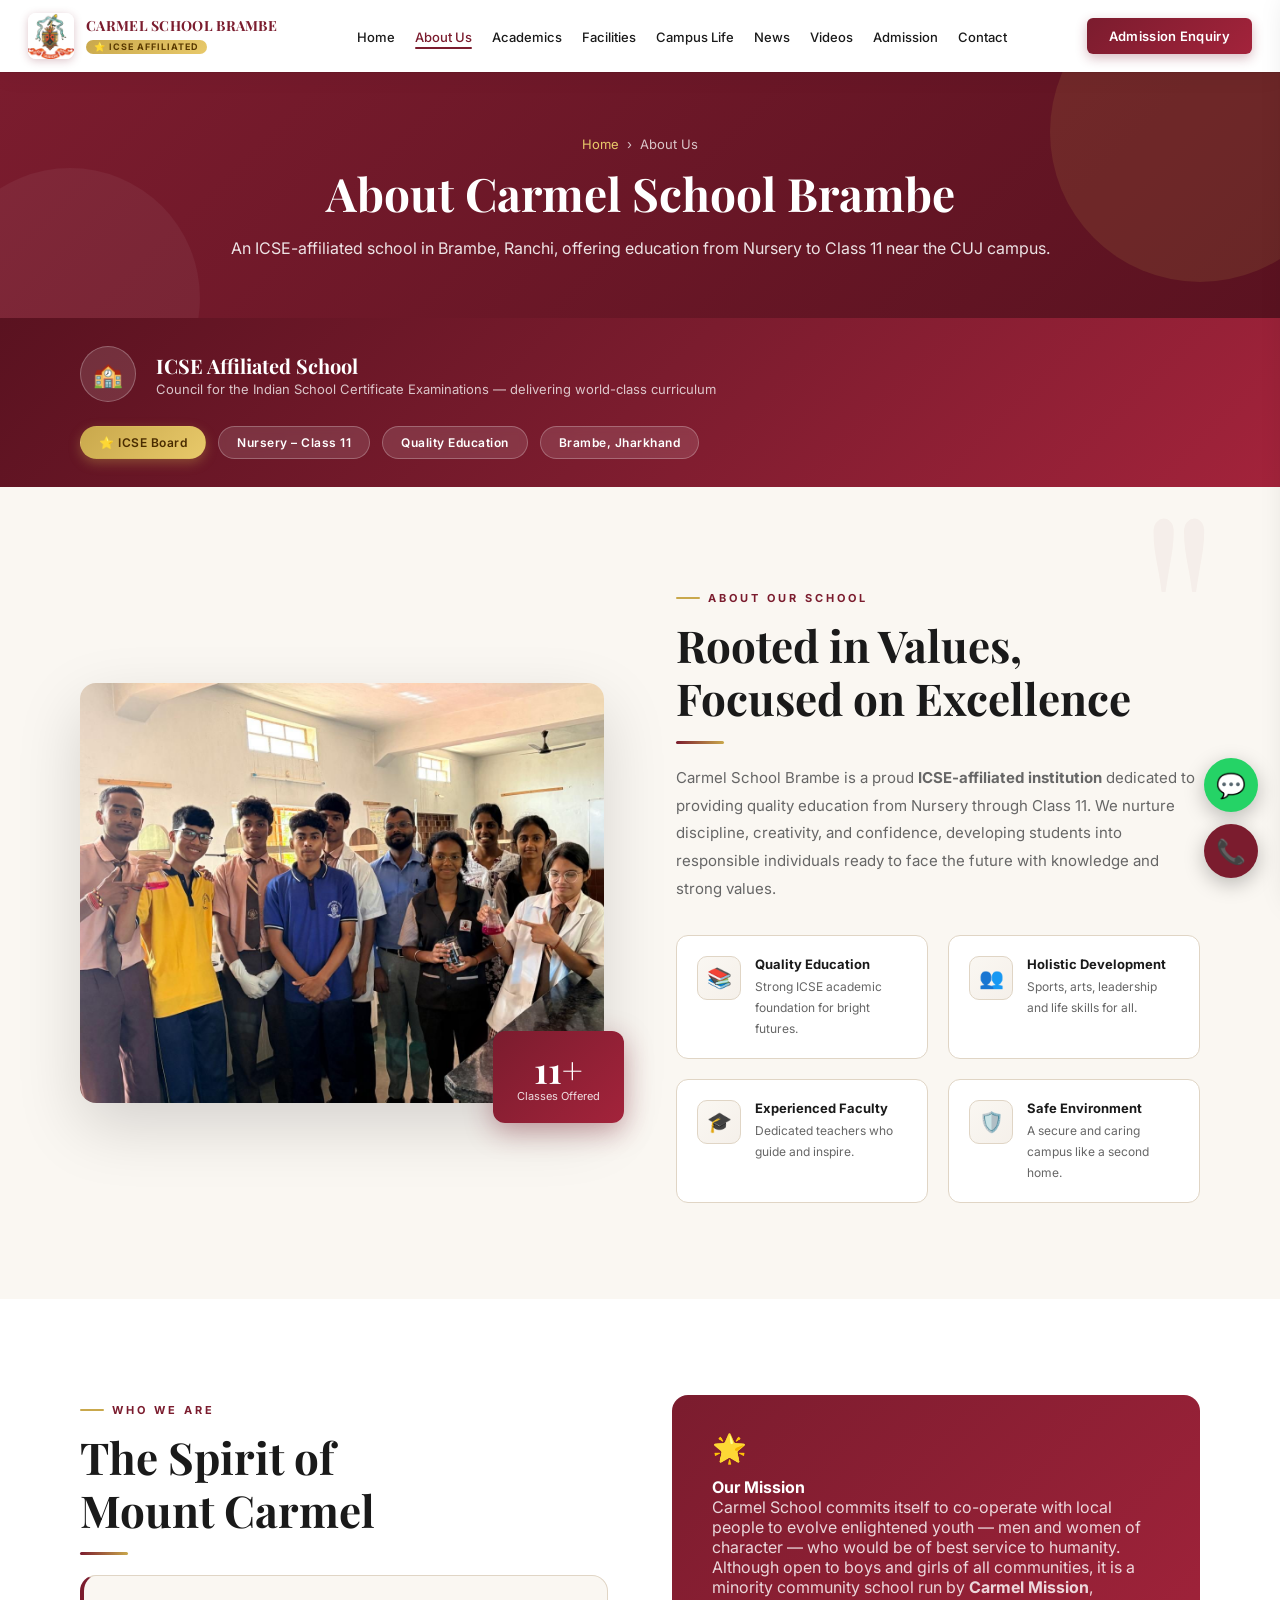
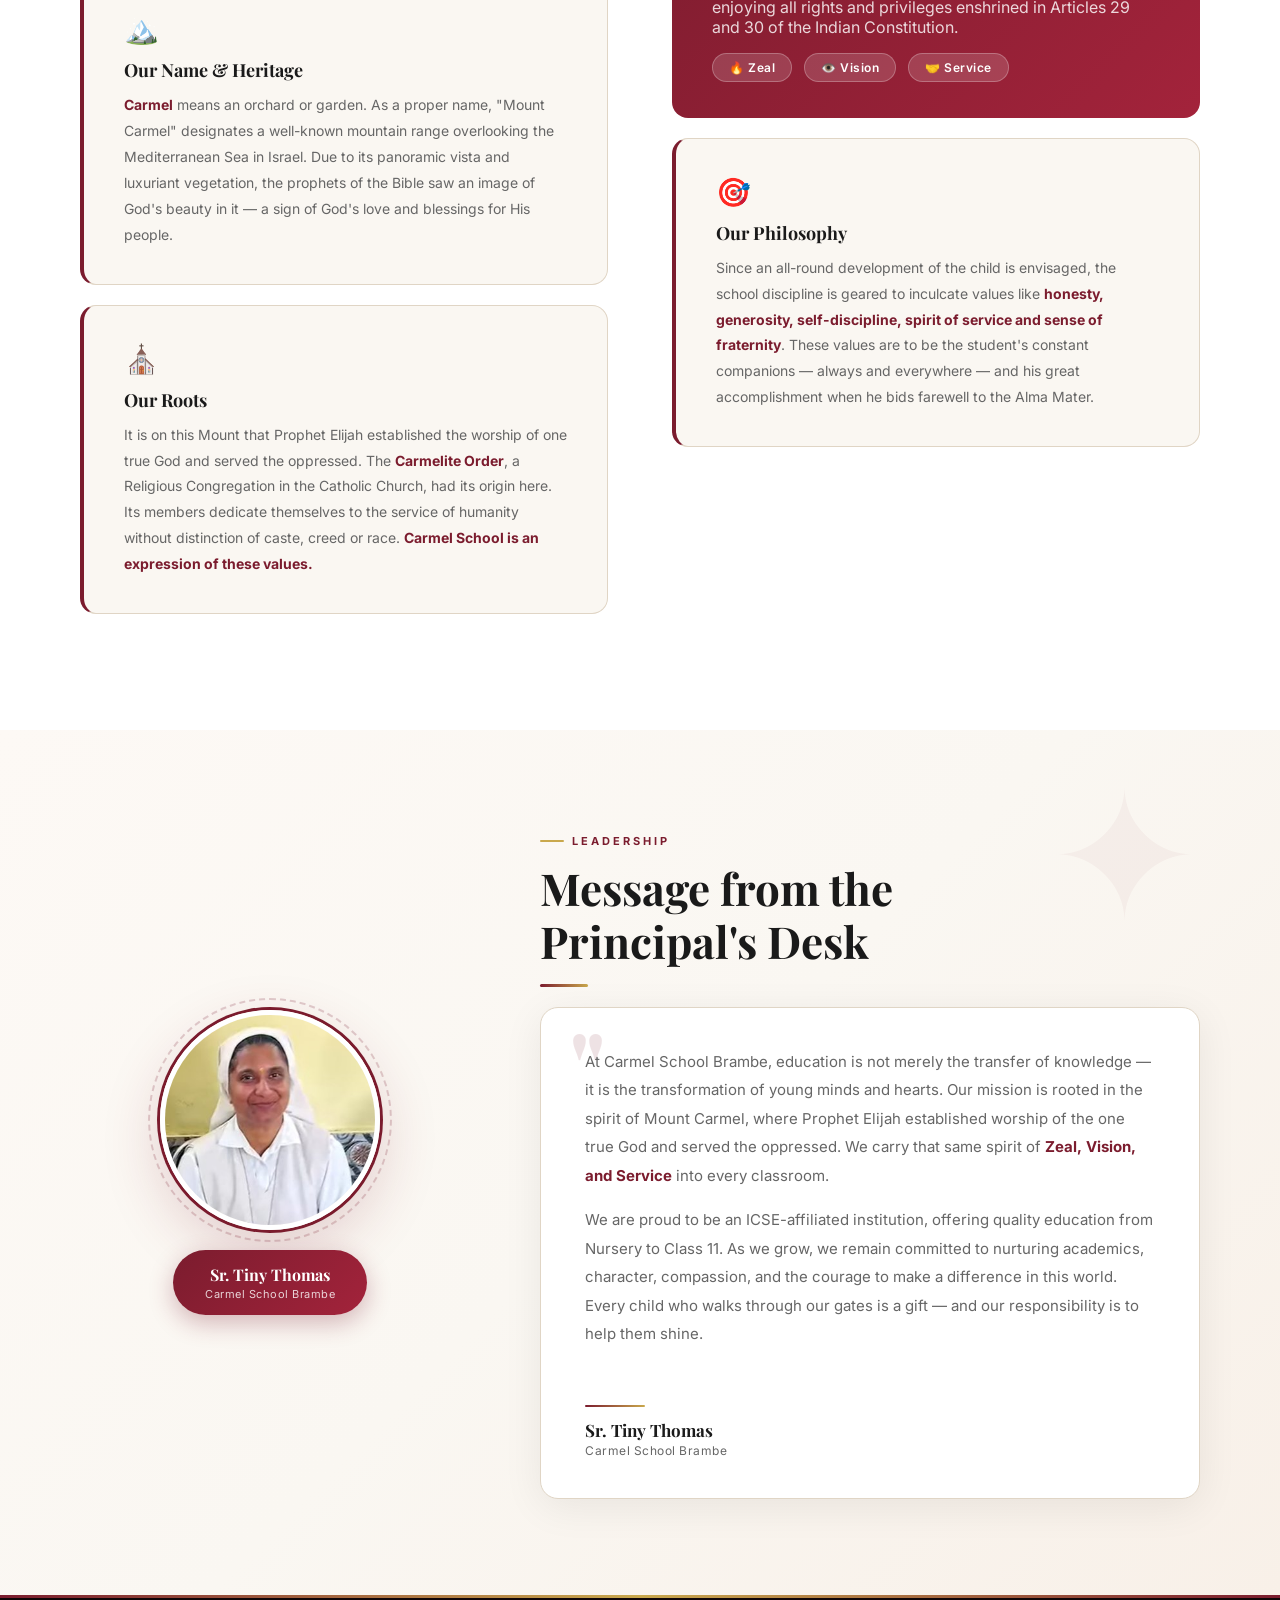
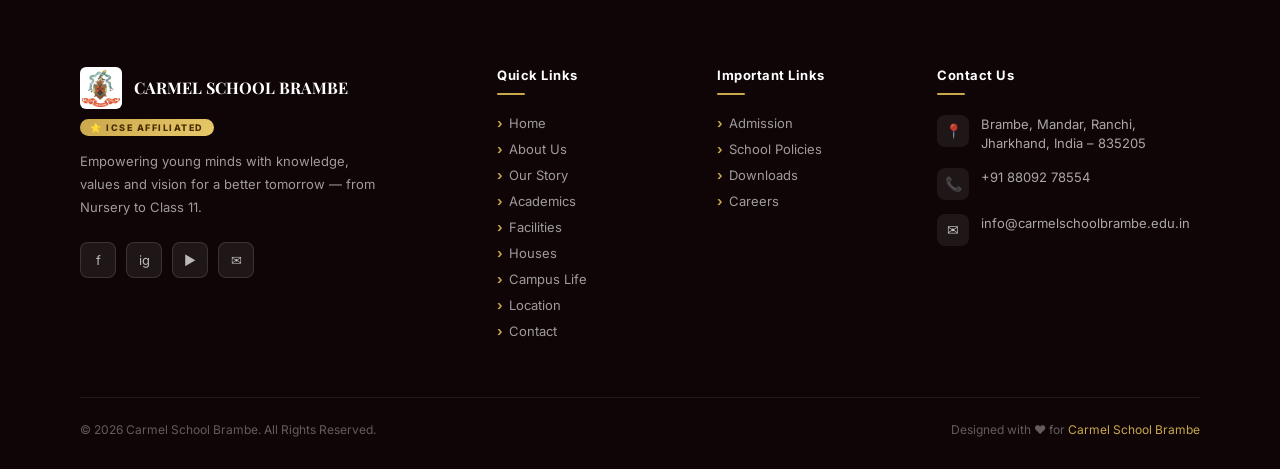
==== about.html @ f2323db4 "Add files via upload" ====
<!DOCTYPE html>
<html lang="en">
<head>
  <meta charset="UTF-8" />
  <meta name="viewport" content="width=device-width, initial-scale=1.0" />
  <meta name="robots" content="index, follow" />
  <title>About Us – Carmel School Brambe | ICSE School in Ranchi, Jharkhand</title>
  <meta name="description" content="Learn about Carmel School Brambe, an ICSE school near the CUJ campus in Ranchi, Jharkhand: our story, values, academics from Nursery to Class 11, and a message from the Principal." />
  <link rel="canonical" href="https://pankajbhagat-bloom.github.io/Carmel-School-Brambe-website/about.html" />
  <link rel="icon" type="image/png" sizes="32x32" href="images/favicon-32.png" />
  <link rel="icon" type="image/png" sizes="48x48" href="images/favicon-48.png" />
  <link rel="icon" type="image/png" sizes="192x192" href="images/favicon-192.png" />
  <link rel="apple-touch-icon" href="images/favicon.png" />
  <meta property="og:type" content="website" />
  <meta property="og:title" content="About Us – Carmel School Brambe | ICSE School in Ranchi, Jharkhand" />
  <meta property="og:description" content="Learn about Carmel School Brambe, an ICSE school near the CUJ campus in Ranchi, Jharkhand: our story, values, academics from Nursery to Class 11, and a message from the Principal." />
  <meta property="og:url" content="https://pankajbhagat-bloom.github.io/Carmel-School-Brambe-website/about.html" />
  <meta property="og:image" content="https://pankajbhagat-bloom.github.io/Carmel-School-Brambe-website/images/nature-camp-group.jpg" />
  <meta property="og:locale" content="en_IN" />
  <meta name="twitter:card" content="summary_large_image" />
  <link rel="preconnect" href="https://fonts.googleapis.com" />
  <link rel="preconnect" href="https://fonts.gstatic.com" crossorigin />
  <link href="https://fonts.googleapis.com/css2?family=Playfair+Display:ital,wght@0,400;0,600;0,700;1,400&family=Inter:wght@300;400;500;600;700&display=swap" rel="stylesheet" />
  <link rel="stylesheet" href="style.css" />
  <script type="application/ld+json">
  {
    "@context": "https://schema.org",
    "@type": "BreadcrumbList",
    "itemListElement": [
      {"@type": "ListItem", "position": 1, "name": "Home", "item": "https://pankajbhagat-bloom.github.io/Carmel-School-Brambe-website/"},
      {"@type": "ListItem", "position": 2, "name": "About Us", "item": "https://pankajbhagat-bloom.github.io/Carmel-School-Brambe-website/about.html"}
    ]
  }
  </script>
</head>
<body>

<a class="skip-link" href="#main-content" style="position:absolute;left:-9999px;top:0;background:#7B1C2E;color:#fff;padding:10px 18px;z-index:9999;">Skip to main content</a>

<header>
<nav>
  <a class="nav-logo" href="index.html" aria-label="Carmel School Brambe home">
    <div class="nav-logo-icon"><img src="images/img2.jpeg" width="400" height="400" alt="Carmel School Brambe official logo" /></div>
    <div class="nav-logo-text">
      <div class="school-name">CARMEL SCHOOL BRAMBE</div>
      <div class="icse-pill-nav">⭐ ICSE Affiliated</div>
    </div>
  </a>
  <ul class="nav-links">
    <li><a href="index.html">Home</a></li>
    <li><a href="about.html" class="active" aria-current="page">About Us</a></li>
    <li><a href="index.html#academics">Academics</a></li>
    <li><a href="index.html#facilities">Facilities</a></li>
    <li><a href="index.html#gallery">Campus Life</a></li>
    <li><a href="index.html#news">News</a></li>
    <li><a href="index.html#videos">Videos</a></li>
    <li><a href="admission.html">Admission</a></li>
    <li><a href="contact.html">Contact</a></li>
  </ul>
  <a href="admission.html" class="btn-enquiry">Admission Enquiry</a>
  <button class="nav-hamburger" id="navHamburger" aria-label="Open menu" aria-expanded="false">
    <span></span><span></span><span></span>
  </button>
</nav>
<div class="mobile-menu-overlay" id="mobileMenuOverlay"></div>
<ul class="mobile-menu" id="mobileMenu">
  <li><a href="index.html">Home</a></li>
  <li><a href="about.html" class="active">About Us</a></li>
  <li><a href="index.html#academics">Academics</a></li>
  <li><a href="index.html#facilities">Facilities</a></li>
  <li><a href="index.html#gallery">Campus Life</a></li>
  <li><a href="index.html#news">News</a></li>
  <li><a href="index.html#videos">Videos</a></li>
  <li><a href="admission.html">Admission</a></li>
  <li><a href="contact.html">Contact</a></li>
</ul>
</header>

<main id="main-content">
<section class="page-hero">
  <div class="page-hero-inner">
    <div class="breadcrumb" role="navigation" aria-label="Breadcrumb"><a href="index.html">Home</a> &nbsp;›&nbsp; About Us</div>
    <h1>About Carmel School Brambe</h1>
    <p>An ICSE-affiliated school in Brambe, Ranchi, offering education from Nursery to Class 11 near the CUJ campus.</p>
  </div>
</section>
<!-- ICSE BANNER -->
<div class="icse-banner">
  <div class="icse-banner-left">
    <div class="icse-icon">🏫</div>
    <div>
      <h3>ICSE Affiliated School</h3>
      <p>Council for the Indian School Certificate Examinations — delivering world-class curriculum</p>
    </div>
  </div>
  <div class="icse-badges">
    <div class="icse-badge gold">⭐ ICSE Board</div>
    <div class="icse-badge">Nursery – Class 11</div>
    <div class="icse-badge">Quality Education</div>
    <div class="icse-badge">Brambe, Jharkhand</div>
  </div>
</div>

<!-- ABOUT -->
<section class="about reveal" id="about">
  <div class="about-inner">
    <div class="about-image-wrap">
      <div class="about-image">
        <img src="images/chemistry-lab-students.jpg" width="1280" height="960" loading="lazy" alt="Carmel School Brambe students and teacher during a chemistry lab session in Ranchi" />
      </div>
      <div class="about-image-badge">
        <div class="num">11+</div>
        <div class="lbl">Classes Offered</div>
      </div>
    </div>
    <div class="about-text">
      <div class="section-label">About Our School</div>
      <h2 class="section-title">Rooted in Values,<br>Focused on Excellence</h2>
      <div class="title-underline"></div>
      <p>Carmel School Brambe is a proud <strong>ICSE-affiliated institution</strong> dedicated to providing quality education from Nursery through Class 11. We nurture discipline, creativity, and confidence, developing students into responsible individuals ready to face the future with knowledge and strong values.</p>
      <div class="about-features">
        <div class="feature-item">
          <div class="feature-icon">📚</div>
          <div>
            <strong>Quality Education</strong>
            <span>Strong ICSE academic foundation for bright futures.</span>
          </div>
        </div>
        <div class="feature-item">
          <div class="feature-icon">👥</div>
          <div>
            <strong>Holistic Development</strong>
            <span>Sports, arts, leadership and life skills for all.</span>
          </div>
        </div>
        <div class="feature-item">
          <div class="feature-icon">🎓</div>
          <div>
            <strong>Experienced Faculty</strong>
            <span>Dedicated teachers who guide and inspire.</span>
          </div>
        </div>
        <div class="feature-item">
          <div class="feature-icon">🛡️</div>
          <div>
            <strong>Safe Environment</strong>
            <span>A secure and caring campus like a second home.</span>
          </div>
        </div>
      </div>
    </div>
  </div>
</section>

<!-- SCHOOL INFO SECTION -->
<section class="school-info reveal" id="school-info">
  <div class="school-info-inner">
    <div class="info-left">
      <div class="section-label">Who We Are</div>
      <h2 class="section-title">The Spirit of<br>Mount Carmel</h2>
      <div class="title-underline"></div>
      <div class="info-card">
        <div class="info-card-icon">🏔️</div>
        <h4>Our Name & Heritage</h4>
        <p><strong>Carmel</strong> means an orchard or garden. As a proper name, "Mount Carmel" designates a well-known mountain range overlooking the Mediterranean Sea in Israel. Due to its panoramic vista and luxuriant vegetation, the prophets of the Bible saw an image of God's beauty in it — a sign of God's love and blessings for His people.</p>
      </div>
      <div class="info-card">
        <div class="info-card-icon">⛪</div>
        <h4>Our Roots</h4>
        <p>It is on this Mount that Prophet Elijah established the worship of one true God and served the oppressed. The <strong>Carmelite Order</strong>, a Religious Congregation in the Catholic Church, had its origin here. Its members dedicate themselves to the service of humanity without distinction of caste, creed or race. <strong>Carmel School is an expression of these values.</strong></p>
      </div>
    </div>
    <div class="info-right">
      <div class="info-highlight">
        <div class="info-card-icon">🌟</div>
        <h4>Our Mission</h4>
        <p>Carmel School commits itself to co-operate with local people to evolve enlightened youth — men and women of character — who would be of best service to humanity. Although open to boys and girls of all communities, it is a minority community school run by <strong>Carmel Mission</strong>, enjoying all rights and privileges enshrined in Articles 29 and 30 of the Indian Constitution.</p>
        <div class="info-values">
          <div class="val-chip">🔥 Zeal</div>
          <div class="val-chip">👁️ Vision</div>
          <div class="val-chip">🤝 Service</div>
        </div>
      </div>
      <div class="info-card">
        <div class="info-card-icon">🎯</div>
        <h4>Our Philosophy</h4>
        <p>Since an all-round development of the child is envisaged, the school discipline is geared to inculcate values like <strong>honesty, generosity, self-discipline, spirit of service and sense of fraternity</strong>. These values are to be the student's constant companions — always and everywhere — and his great accomplishment when he bids farewell to the Alma Mater.</p>
      </div>
    </div>
  </div>
</section>

<!-- PRINCIPAL SECTION -->
<section class="principal-section reveal" id="principal">
  <div class="principal-inner">
    <div class="principal-image-col">
      <div class="principal-photo-wrap">
        <div class="principal-photo-ring"></div>
        <div class="principal-photo">
          <img src="images/img4.png" width="326" height="446" loading="lazy" alt="Sr. Tiny Thomas, Principal of Carmel School Brambe" />
        </div>
        <div class="principal-name-card">
          <div class="pname">Sr. Tiny Thomas</div>
          <div class="prole">Carmel School Brambe</div>
        </div>
      </div>
      </div>
    <div class="principal-message-col">
      <div class="section-label">Leadership</div>
      <h2 class="section-title">Message from the<br>Principal's Desk</h2>
      <div class="title-underline"></div>
      <div class="message-card">
        <div class="quote-mark">"</div>
        <p class="message-text">
          At Carmel School Brambe, education is not merely the transfer of knowledge — it is the transformation of young minds and hearts. Our mission is rooted in the spirit of Mount Carmel, where Prophet Elijah established worship of the one true God and served the oppressed. We carry that same spirit of <strong>Zeal, Vision, and Service</strong> into every classroom.
        </p>
        <p class="message-text" style="margin-top:16px;">
          We are proud to be an ICSE-affiliated institution, offering quality education from Nursery to Class 11. As we grow, we remain committed to nurturing academics, character, compassion, and the courage to make a difference in this world. Every child who walks through our gates is a gift — and our responsibility is to help them shine.
        </p>
        <div class="message-sig">
          <div class="sig-line"></div>
          <div class="sig-name">Sr. Tiny Thomas</div>
          <div class="sig-school">Carmel School Brambe</div>
        </div>
      </div>
    </div>
  </div>
</section>


</main>

<!-- FOOTER -->
<footer id="site-footer">
  <div class="footer-grid">
    <div class="footer-brand">
      <div class="logo-row">
        <img src="images/img2.jpeg" width="400" height="400" loading="lazy" alt="Carmel School Brambe logo" />
        <div class="school-name">CARMEL SCHOOL BRAMBE</div>
      </div>
      <div class="icse-tag">⭐ ICSE AFFILIATED</div>
      <p>Empowering young minds with knowledge, values and vision for a better tomorrow — from Nursery to Class 11.</p>
      <div class="social-links">
        <a class="social-link" href="https://www.facebook.com/carmelschoolbrambe" target="_blank" title="Facebook">f</a>
        <a class="social-link" href="#" title="Instagram">ig</a>
        <a class="social-link" href="https://youtube.com/@carmelschoolbrambe8666" target="_blank" title="YouTube">▶</a>
        <a class="social-link" href="mailto:info@carmelschoolbrambe.edu.in" title="Email">✉</a>
      </div>
    </div>
    <div class="footer-col">
      <h4>Quick Links</h4>
      <ul>
        <li><a href="index.html">Home</a></li>
        <li><a href="about.html">About Us</a></li>
    <li><a href="index.html#school-info">Our Story</a></li>
        <li><a href="index.html#academics">Academics</a></li>
        <li><a href="index.html#facilities">Facilities</a></li>
    <li><a href="index.html#houses">Houses</a></li>
    <li><a href="index.html#gallery">Campus Life</a></li>
        <li><a href="contact.html#location">Location</a></li>
        <li><a href="contact.html">Contact</a></li>
      </ul>
    </div>
    <div class="footer-col">
      <h4>Important Links</h4>
      <ul>
        <li><a href="admission.html">Admission</a></li>
        <li><a href="#">School Policies</a></li>
        <li><a href="#">Downloads</a></li>
        <li><a href="#">Careers</a></li>
      </ul>
    </div>
    <div class="footer-col">
      <h4>Contact Us</h4>
      <div class="contact-item">
        <div class="contact-icon">📍</div>
        <p>Brambe, Mandar, Ranchi,<br>Jharkhand, India – 835205</p>
      </div>
      <div class="contact-item">
        <div class="contact-icon">📞</div>
        <p><a href="tel:+918809278554" style="color:inherit;text-decoration:none;">+91 88092 78554</a></p>
      </div>
      <div class="contact-item">
        <div class="contact-icon">✉</div>
        <p>info@carmelschoolbrambe.edu.in</p>
      </div>
    </div>
  </div>
  <div class="footer-bottom">
    <span>© 2026 Carmel School Brambe. All Rights Reserved.</span>
    <span>Designed with ♥ for <a href="index.html">Carmel School Brambe</a></span>
  </div>
</footer>


<!-- FLOATING CONTACT BUTTONS -->
<div class="floating-contact">
  <a class="float-btn whatsapp" href="https://wa.me/918809278554" target="_blank" rel="noopener" title="Chat on WhatsApp" aria-label="Chat on WhatsApp">💬</a>
  <a class="float-btn call" href="tel:+918809278554" title="Call the school" aria-label="Call the school">📞</a>
</div>


<script src="script.js" defer></script>
</body>
</html>
---- style.css ----
*, *::before, *::after { box-sizing: border-box; margin: 0; padding: 0; }
    :root {
      --maroon: #7B1C2E;
      --maroon-dark: #5a1220;
      --maroon-light: #a3233b;
      --gold: #C9A84C;
      --gold-light: #e8c96a;
      --cream: #faf7f2;
      --light-bg: #f5f0ea;
      --text: #1a1a1a;
      --text-light: #666;
      --white: #ffffff;
      --border: #e0d5c5;
    }
    html { scroll-behavior: smooth; }
    body { font-family: 'Inter', sans-serif; color: var(--text); background: var(--white); overflow-x: hidden; }

    /* ── NAVBAR ── */
    nav {
      position: sticky; top: 0; z-index: 1000;
      display: flex; align-items: center; justify-content: space-between;
      padding: 0 56px; height: 72px;
      background: rgba(255,255,255,0.97);
      backdrop-filter: blur(12px);
      box-shadow: 0 1px 0 rgba(0,0,0,0.08), 0 4px 24px rgba(0,0,0,0.05);
    }
    .nav-logo { display: flex; align-items: center; gap: 12px; text-decoration: none; }
    .nav-logo-icon {
      width: 46px; height: 46px; border-radius: 8px; overflow: hidden;
      display: flex; align-items: center; justify-content: center;
      box-shadow: 0 2px 8px rgba(123,28,46,0.25);
    }
    .nav-logo-icon img { width: 100%; height: 100%; object-fit: contain; }
    .nav-logo-text { line-height: 1.2; }
    .nav-logo-text .school-name { font-family: 'Playfair Display', serif; font-size: 14px; font-weight: 700; color: var(--maroon); letter-spacing: 0.3px; }
    .nav-logo-text .tagline { font-size: 10px; color: var(--text-light); }
    .icse-pill-nav {
      display: inline-flex; align-items: center; gap: 4px;
      background: linear-gradient(135deg, var(--gold), var(--gold-light));
      color: #5a3a00; font-size: 9px; font-weight: 700;
      padding: 2px 8px; border-radius: 20px; letter-spacing: 1px;
      margin-top: 3px; text-transform: uppercase;
    }
    .nav-links { display: flex; align-items: center; gap: 28px; list-style: none; }
    .nav-links a {
      text-decoration: none; font-size: 13px; font-weight: 500;
      color: var(--text); position: relative; padding-bottom: 4px; transition: color 0.2s;
    }
    .nav-links a::after {
      content:''; position:absolute; bottom:0; left:0; width:0; height:2px;
      background: var(--maroon); border-radius: 2px; transition: width 0.25s;
    }
    .nav-links a:hover::after, .nav-links a.active::after { width: 100%; }
    .nav-links a:hover, .nav-links a.active { color: var(--maroon); }
    .btn-enquiry {
      background: linear-gradient(135deg, var(--maroon), var(--maroon-light));
      color: var(--white); padding: 10px 22px; border-radius: 6px;
      text-decoration: none; font-size: 13px; font-weight: 600;
      box-shadow: 0 4px 12px rgba(123,28,46,0.3);
      transition: all 0.2s; letter-spacing: 0.3px;
    }
    .btn-enquiry:hover { transform: translateY(-1px); box-shadow: 0 6px 18px rgba(123,28,46,0.4); }

    /* ── HERO ── */
    .hero {
      position: relative; min-height: 92vh;
      display: flex; align-items: center;
      background: url('images/img1.jpeg') center 60% / cover no-repeat;
      overflow: hidden;
    }
    .hero-overlay {
      position: absolute; inset: 0;
      background: linear-gradient(105deg, rgba(10,5,5,0.72) 0%, rgba(90,18,32,0.45) 55%, rgba(0,0,0,0.15) 100%);
    }
    .hero-content { position: relative; z-index: 2; padding: 0 80px; max-width: 680px; }
    .hero-badge {
      display: inline-flex; align-items: center; gap-8px:;
      background: linear-gradient(135deg, var(--gold), var(--gold-light));
      color: #4a2c00; font-size: 11px; font-weight: 700;
      padding: 6px 16px; border-radius: 30px; letter-spacing: 2px;
      text-transform: uppercase; margin-bottom: 20px;
      box-shadow: 0 4px 16px rgba(201,168,76,0.4);
      animation: fadeUp 0.6s ease both;
    }
    .hero-content h1 {
      font-family: 'Playfair Display', serif;
      font-size: clamp(38px, 5.5vw, 64px); font-weight: 700;
      color: var(--white); line-height: 1.1; margin-bottom: 12px;
      animation: fadeUp 0.7s 0.1s ease both;
    }
    .hero-content h1 em { font-style: italic; color: var(--gold-light); }
    .hero-content .subtitle {
      font-size: 17px; font-weight: 400; color: rgba(255,255,255,0.85);
      margin-bottom: 16px; letter-spacing: 0.5px;
      animation: fadeUp 0.7s 0.2s ease both;
    }
    .hero-divider {
      width: 60px; height: 2px;
      background: linear-gradient(to right, var(--gold), transparent);
      margin-bottom: 20px; animation: fadeUp 0.7s 0.25s ease both;
    }
    .hero-content p {
      font-size: 15px; color: rgba(255,255,255,0.8); line-height: 1.8;
      margin-bottom: 36px; animation: fadeUp 0.7s 0.3s ease both; max-width: 520px;
    }
    .hero-btns { display: flex; gap: 14px; animation: fadeUp 0.7s 0.4s ease both; flex-wrap: wrap; }
    .btn-primary {
      background: linear-gradient(135deg, var(--maroon), var(--maroon-light));
      color: var(--white); padding: 14px 30px; border-radius: 6px;
      text-decoration: none; font-size: 14px; font-weight: 600;
      box-shadow: 0 6px 20px rgba(123,28,46,0.45); transition: all 0.2s;
    }
    .btn-primary:hover { transform: translateY(-2px); box-shadow: 0 8px 28px rgba(123,28,46,0.55); }
    .btn-outline {
      border: 1.5px solid rgba(255,255,255,0.7); color: var(--white);
      padding: 13px 28px; border-radius: 6px; text-decoration: none;
      font-size: 14px; font-weight: 500; transition: all 0.2s;
      backdrop-filter: blur(4px); background: rgba(255,255,255,0.08);
    }
    .btn-outline:hover { background: rgba(255,255,255,0.18); border-color: var(--white); }
    .hero-scroll-hint {
      position: absolute; bottom: 36px; left: 50%; transform: translateX(-50%);
      z-index: 2; display: flex; flex-direction: column; align-items: center; gap: 6px;
      color: rgba(255,255,255,0.5); font-size: 11px; letter-spacing: 2px; text-transform: uppercase;
      animation: bounce 2s infinite;
    }
    .hero-scroll-hint span { font-size: 18px; }
    .hero-wave {
      position: absolute; bottom: -2px; left: 0; width: 100%; z-index: 2;
    }
    @keyframes fadeUp { from { opacity:0; transform: translateY(28px); } to { opacity:1; transform: none; } }
    @keyframes bounce { 0%,100% { transform: translateX(-50%) translateY(0); } 50% { transform: translateX(-50%) translateY(-6px); } }

    /* ── ICSE BANNER ── */
    .icse-banner {
      background: linear-gradient(135deg, var(--maroon-dark) 0%, var(--maroon) 50%, var(--maroon-light) 100%);
      padding: 28px 80px;
      display: flex; align-items: center; justify-content: space-between; gap: 24px;
      flex-wrap: wrap;
    }
    .icse-banner-left { display: flex; align-items: center; gap: 20px; }
    .icse-icon {
      width: 56px; height: 56px; background: rgba(255,255,255,0.12);
      border-radius: 50%; display: flex; align-items: center; justify-content: center;
      font-size: 24px; border: 1.5px solid rgba(255,255,255,0.25);
    }
    .icse-banner h3 { font-family: 'Playfair Display', serif; font-size: 20px; color: var(--white); margin-bottom: 2px; }
    .icse-banner p { font-size: 13px; color: rgba(255,255,255,0.75); }
    .icse-badges { display: flex; gap: 12px; flex-wrap: wrap; }
    .icse-badge {
      background: rgba(255,255,255,0.12); border: 1px solid rgba(255,255,255,0.25);
      color: var(--white); font-size: 12px; font-weight: 600;
      padding: 8px 18px; border-radius: 30px; letter-spacing: 0.5px;
      backdrop-filter: blur(4px);
    }
    .icse-badge.gold {
      background: linear-gradient(135deg, var(--gold), var(--gold-light));
      color: #4a2c00; border-color: transparent;
      box-shadow: 0 4px 12px rgba(201,168,76,0.35);
    }

    /* ── SECTIONS SHARED ── */
    section { padding: 96px 80px; }
    .section-label {
      display: inline-flex; align-items: center; gap: 8px;
      font-size: 11px; font-weight: 700; letter-spacing: 3px;
      text-transform: uppercase; color: var(--maroon); margin-bottom: 14px;
    }
    .section-label::before {
      content:''; display:inline-block; width:24px; height:2px; background: var(--gold); border-radius: 2px;
    }
    h2.section-title {
      font-family: 'Playfair Display', serif;
      font-size: clamp(28px, 3.5vw, 44px); font-weight: 700;
      color: var(--text); line-height: 1.2; margin-bottom: 16px;
    }
    .title-underline {
      width: 48px; height: 3px; border-radius: 2px;
      background: linear-gradient(to right, var(--maroon), var(--gold));
      margin-bottom: 20px;
    }

    /* ── ABOUT ── */
    .about { background: var(--cream); position: relative; overflow: hidden; }
    .about::before {
      content: '"'; position: absolute; top: -20px; right: 60px;
      font-family: 'Playfair Display', serif; font-size: 280px; color: rgba(123,28,46,0.04);
      line-height: 1; pointer-events: none;
    }
    .about-inner { display: grid; grid-template-columns: 1fr 1fr; gap: 72px; align-items: center; position: relative; }
    .about-image-wrap { position: relative; }
    .about-image {
      border-radius: 16px; overflow: hidden; height: 420px;
      box-shadow: 0 24px 64px rgba(0,0,0,0.15);
    }
    .about-image img { width: 100%; height: 100%; object-fit: cover; }
    .about-image-badge {
      position: absolute; bottom: -20px; right: -20px;
      background: linear-gradient(135deg, var(--maroon), var(--maroon-light));
      color: var(--white); padding: 20px 24px; border-radius: 12px;
      box-shadow: 0 8px 28px rgba(123,28,46,0.4); text-align: center;
    }
    .about-image-badge .num { font-family: 'Playfair Display', serif; font-size: 36px; font-weight: 700; line-height: 1; }
    .about-image-badge .lbl { font-size: 11px; opacity: 0.85; margin-top: 2px; }
    .about-text p { font-size: 15px; color: var(--text-light); line-height: 1.85; margin-bottom: 32px; }
    .about-features { display: grid; grid-template-columns: 1fr 1fr; gap: 20px; }
    .feature-item {
      background: var(--white); padding: 20px; border-radius: 12px;
      border: 1px solid var(--border); transition: all 0.25s;
      display: flex; align-items: flex-start; gap: 14px;
    }
    .feature-item:hover { transform: translateY(-3px); box-shadow: 0 8px 24px rgba(0,0,0,0.08); border-color: var(--maroon); }
    .feature-icon {
      width: 44px; height: 44px; background: linear-gradient(135deg, var(--cream), var(--light-bg));
      border-radius: 10px; display: flex; align-items: center; justify-content: center;
      font-size: 20px; flex-shrink: 0; border: 1px solid var(--border);
    }
    .feature-item strong { font-size: 13px; font-weight: 700; color: var(--text); display: block; margin-bottom: 3px; }
    .feature-item span { font-size: 12px; color: var(--text-light); line-height: 1.5; }

    /* ── ACADEMICS ── */
    .academics { background: var(--white); text-align: center; }
    .academics-header { max-width: 600px; margin: 0 auto 56px; }
    .academics-header .title-underline { margin: 0 auto 20px; }
    .academics-grid { display: grid; grid-template-columns: repeat(5, 1fr); gap: 20px; margin-bottom: 0; }
    .academic-card {
      background: var(--cream); border-radius: 14px; padding: 32px 18px;
      text-align: center; border: 1.5px solid var(--border);
      transition: all 0.25s; position: relative; overflow: hidden;
    }
    .academic-card::before {
      content:''; position:absolute; top:0; left:0; right:0; height:3px;
      background: linear-gradient(to right, var(--maroon), var(--gold));
      opacity: 0; transition: opacity 0.25s;
    }
    .academic-card:hover { transform: translateY(-5px); box-shadow: 0 16px 40px rgba(0,0,0,0.1); border-color: var(--maroon); }
    .academic-card:hover::before { opacity: 1; }
    .academic-card.new-card { border-color: var(--maroon); background: linear-gradient(to bottom, #fff5f7, var(--cream)); }
    .academic-card.new-card::before { opacity: 1; }
    .new-ribbon {
      position: absolute; top: 14px; right: -24px;
      background: linear-gradient(135deg, var(--gold), var(--gold-light));
      color: #4a2c00; font-size: 9px; font-weight: 800;
      padding: 4px 32px; transform: rotate(45deg);
      letter-spacing: 1px; text-transform: uppercase;
      box-shadow: 0 2px 8px rgba(201,168,76,0.4);
    }
    .card-icon { font-size: 34px; margin-bottom: 14px; }
    .academic-card h3 { font-family: 'Playfair Display', serif; font-size: 16px; font-weight: 700; margin-bottom: 10px; color: var(--text); }
    .class-badge {
      display: inline-block;
      background: linear-gradient(135deg, var(--maroon), var(--maroon-light));
      color: var(--white); font-size: 10px; font-weight: 700;
      padding: 4px 14px; border-radius: 20px; margin-bottom: 12px; letter-spacing: 0.5px;
    }
    .academic-card p { font-size: 12px; color: var(--text-light); line-height: 1.65; }

    /* ── STATS ── */
    .stats-section { background: var(--maroon); padding: 0 80px; position: relative; overflow: hidden; }
    .stats-section::before {
      content:''; position:absolute; top:-80px; right:-80px;
      width:320px; height:320px; border-radius:50%;
      background: rgba(255,255,255,0.04);
    }
    .stats-inner { display: grid; grid-template-columns: repeat(4,1fr); }
    .stat-item {
      padding: 52px 24px; text-align: center;
      border-right: 1px solid rgba(255,255,255,0.1); position: relative;
    }
    .stat-item:last-child { border-right: none; }
    .stat-num {
      font-family: 'Playfair Display', serif; font-size: 52px; font-weight: 700;
      color: var(--white); line-height: 1;
      background: linear-gradient(135deg, #fff, var(--gold-light));
      -webkit-background-clip: text; -webkit-text-fill-color: transparent; background-clip: text;
    }
    .stat-label { font-size: 13px; color: rgba(255,255,255,0.65); margin-top: 8px; letter-spacing: 0.5px; }
    .stat-icon { font-size: 24px; margin-bottom: 12px; }

    /* ── CAMPUS LIFE ── */
    .campus { background: var(--cream); }
    .campus-header { text-align: center; margin-bottom: 48px; }
    .campus-header .title-underline { margin: 0 auto; }
    .gallery-grid { display: grid; grid-template-columns: repeat(5,1fr); gap: 12px; }
    .gallery-item {
      background: var(--light-bg); border-radius: 10px;
      aspect-ratio: 4/3; overflow: hidden; position: relative;
      cursor: pointer;
      transition: transform 0.25s, box-shadow 0.25s;
    }
    .gallery-item:first-child { grid-column: span 2; grid-row: span 2; aspect-ratio: auto; }
    .gallery-item:hover { transform: scale(1.02); box-shadow: 0 8px 24px rgba(0,0,0,0.12); }
    .gallery-item img { width: 100%; height: 100%; object-fit: contain; display: block; background: var(--light-bg); }

    /* ── FOOTER ── */
    footer {
      background: #0f0507;
      color: rgba(255,255,255,0.75); padding: 72px 80px 32px;
      position: relative; overflow: hidden;
    }
    footer::before {
      content:''; position:absolute; top:0; left:0; right:0; height:3px;
      background: linear-gradient(to right, var(--maroon), var(--gold), var(--maroon));
    }
    .footer-grid { display: grid; grid-template-columns: 2.2fr 1fr 1fr 1.6fr; gap: 56px; margin-bottom: 48px; }
    .footer-brand .logo-row { display: flex; align-items: center; gap: 12px; margin-bottom: 6px; }
    .footer-brand .logo-row img { width: 42px; height: 42px; object-fit: contain; border-radius: 6px; background: white; padding: 2px; }
    .footer-brand .school-name { font-family: 'Playfair Display', serif; font-size: 16px; font-weight: 700; color: var(--white); }
    .footer-brand .icse-tag {
      display: inline-block; background: linear-gradient(135deg, var(--gold), var(--gold-light));
      color: #4a2c00; font-size: 9px; font-weight: 800;
      padding: 3px 10px; border-radius: 20px; letter-spacing: 1.5px; margin-bottom: 14px;
    }
    .footer-brand p { font-size: 13px; line-height: 1.8; color: rgba(255,255,255,0.6); margin-bottom: 22px; max-width: 300px; }
    .social-links { display: flex; gap: 10px; }
    .social-link {
      width: 36px; height: 36px;
      background: rgba(255,255,255,0.07); border: 1px solid rgba(255,255,255,0.12);
      border-radius: 8px; display: flex; align-items: center; justify-content: center;
      font-size: 13px; text-decoration: none; color: rgba(255,255,255,0.7);
      transition: all 0.2s;
    }
    .social-link:hover { background: var(--maroon); border-color: var(--maroon); color: var(--white); transform: translateY(-2px); }
    .footer-col h4 { font-size: 13px; font-weight: 700; color: var(--white); margin-bottom: 20px; letter-spacing: 0.5px; position: relative; padding-bottom: 12px; }
    .footer-col h4::after { content:''; position:absolute; bottom:0; left:0; width:28px; height:2px; background: var(--gold); border-radius:2px; }
    .footer-col ul { list-style: none; }
    .footer-col ul li { margin-bottom: 10px; }
    .footer-col ul li a {
      text-decoration: none; font-size: 13px; color: rgba(255,255,255,0.6);
      transition: all 0.2s; display: flex; align-items: center; gap: 6px;
    }
    .footer-col ul li a::before { content:'›'; color: var(--gold); font-weight: 700; }
    .footer-col ul li a:hover { color: var(--white); padding-left: 4px; }
    .contact-item { display: flex; gap: 12px; align-items: flex-start; margin-bottom: 14px; }
    .contact-icon {
      width: 32px; height: 32px; background: rgba(255,255,255,0.07);
      border-radius: 8px; display: flex; align-items: center; justify-content: center;
      font-size: 14px; flex-shrink: 0;
    }
    .contact-item p { font-size: 13px; color: rgba(255,255,255,0.65); line-height: 1.5; }
    .footer-bottom {
      border-top: 1px solid rgba(255,255,255,0.08); padding-top: 24px;
      display: flex; justify-content: space-between; align-items: center;
      font-size: 12px; color: rgba(255,255,255,0.35);
    }
    .footer-bottom a { color: var(--gold); text-decoration: none; }

    /* ── RESPONSIVE ── */
    @media (max-width: 1024px) {
      nav, section, footer { padding-left: 32px; padding-right: 32px; }
      .icse-banner, .stats-section { padding-left: 32px; padding-right: 32px; }
      .hero-content { padding: 0 40px; }
      .about-inner { gap: 40px; }
      .academics-grid { grid-template-columns: repeat(3,1fr); }
      .stats-inner { grid-template-columns: repeat(2,1fr); }
      .footer-grid { grid-template-columns: 1fr 1fr; gap: 36px; }
    }
    /* ── MOBILE NAV MENU ── */
    .nav-hamburger {
      display: none; flex-direction: column; justify-content: center; gap: 5px;
      width: 38px; height: 38px; background: none; border: none; cursor: pointer;
      padding: 0; z-index: 1100;
    }
    .nav-hamburger span {
      display: block; width: 100%; height: 2.5px; background: var(--maroon);
      border-radius: 2px; transition: all 0.3s ease;
    }
    .nav-hamburger.active span:nth-child(1) { transform: translateY(7.5px) rotate(45deg); }
    .nav-hamburger.active span:nth-child(2) { opacity: 0; }
    .nav-hamburger.active span:nth-child(3) { transform: translateY(-7.5px) rotate(-45deg); }
    .mobile-menu-overlay {
      display: none; position: fixed; inset: 0; background: rgba(0,0,0,0.45);
      z-index: 1050; opacity: 0; transition: opacity 0.3s ease;
    }
    .mobile-menu-overlay.active { display: block; opacity: 1; }
    .mobile-menu {
      position: fixed; top: 0; right: -300px; width: 280px; height: 100vh;
      background: var(--white); z-index: 1090; list-style: none;
      padding: 90px 0 24px; box-shadow: -8px 0 30px rgba(0,0,0,0.15);
      transition: right 0.3s ease; overflow-y: auto;
    }
    .mobile-menu.active { right: 0; }
    .mobile-menu li { border-bottom: 1px solid var(--border); }
    .mobile-menu li a {
      display: block; padding: 16px 28px; color: var(--text); text-decoration: none;
      font-weight: 600; font-size: 15px; letter-spacing: 0.3px;
    }
    .mobile-menu li a.active, .mobile-menu li a:hover { color: var(--maroon); background: var(--light-bg); }
    @media (max-width: 768px) {
      nav { padding: 0 20px; }
      .nav-links { display: none; }
      .nav-hamburger { display: flex; }
      section { padding: 60px 20px; }
      .hero-content { padding: 0 24px; }
      .icse-banner { padding: 24px 20px; flex-direction: column; text-align: center; }
      .about-inner { grid-template-columns: 1fr; }
      .about-image-badge { right: 10px; bottom: -16px; }
      .academics-grid { grid-template-columns: repeat(2,1fr); }
      .stats-inner { grid-template-columns: repeat(2,1fr); }
      .stats-section { padding: 0 20px; }
      .gallery-grid { grid-template-columns: repeat(3,1fr); }
      .gallery-item:first-child { grid-column: span 1; grid-row: span 1; }
      .footer-grid { grid-template-columns: 1fr; gap: 32px; }
      footer { padding: 48px 20px 28px; }
      .footer-bottom { flex-direction: column; gap: 8px; text-align: center; }
    }

    /* ── PRINCIPAL SECTION ── */
    .principal-section {
      background: linear-gradient(135deg, #fdf9f5 0%, var(--cream) 50%, #f8f0e8 100%);
      padding: 96px 80px; position: relative; overflow: hidden;
    }
    .principal-section::before {
      content: '✦'; position: absolute; top: 40px; right: 80px;
      font-size: 180px; color: rgba(123,28,46,0.04); line-height: 1; pointer-events: none;
      font-family: serif;
    }
    .principal-inner { display: grid; grid-template-columns: 380px 1fr; gap: 80px; align-items: center; }
    .principal-image-col { display: flex; flex-direction: column; align-items: center; gap: 32px; }
    .principal-photo-wrap { position: relative; display: flex; flex-direction: column; align-items: center; }
    .principal-photo-ring {
      position: absolute; top: -12px; left: 50%; transform: translateX(-50%);
      width: 244px; height: 244px; border-radius: 50%;
      border: 2px dashed rgba(123,28,46,0.2);
      animation: spin 20s linear infinite;
    }
    .principal-photo {
      width: 220px; height: 220px; border-radius: 50%; overflow: hidden;
      border: 5px solid var(--white);
      box-shadow: 0 20px 60px rgba(123,28,46,0.2), 0 0 0 3px var(--maroon);
      position: relative; z-index: 1;
    }
    .principal-photo img { width: 100%; height: 100%; object-fit: cover; object-position: top; }
    .principal-name-card {
      margin-top: 20px; background: linear-gradient(135deg, var(--maroon), var(--maroon-light));
      color: var(--white); padding: 14px 32px; border-radius: 40px; text-align: center;
      box-shadow: 0 8px 24px rgba(123,28,46,0.3); position: relative; z-index: 1;
    }
    .pname { font-family: 'Playfair Display', serif; font-size: 16px; font-weight: 700; }
    .prole { font-size: 11px; opacity: 0.8; margin-top: 2px; letter-spacing: 0.5px; }
    .motto-block {
      background: var(--white); border-radius: 16px; padding: 24px 32px;
      border: 1px solid var(--border); text-align: center; width: 100%;
      box-shadow: 0 4px 20px rgba(0,0,0,0.06);
    }
    .motto-label {
      font-size: 10px; font-weight: 700; letter-spacing: 3px; text-transform: uppercase;
      color: var(--text-light); margin-bottom: 14px;
    }
    .motto-words { display: flex; align-items: center; justify-content: center; gap: 10px; }
    .motto-word { display: flex; flex-direction: column; align-items: center; gap: 4px; }
    .mw-icon { font-size: 20px; }
    .mw-text {
      font-family: 'Playfair Display', serif; font-size: 15px; font-weight: 700;
      color: var(--maroon); letter-spacing: 0.5px;
    }
    .motto-sep { font-size: 20px; color: var(--gold); font-weight: 700; margin-bottom: 16px; }
    .message-card {
      background: var(--white); border-radius: 18px; padding: 40px 44px;
      border: 1px solid var(--border); position: relative;
      box-shadow: 0 8px 40px rgba(0,0,0,0.07);
    }
    .quote-mark {
      font-family: 'Playfair Display', serif; font-size: 100px; line-height: 0.6;
      color: var(--maroon); opacity: 0.12; position: absolute; top: 28px; left: 28px;
      font-weight: 700;
    }
    .message-text {
      font-size: 15px; color: var(--text-light); line-height: 1.9;
      position: relative; z-index: 1;
    }
    .message-text strong { color: var(--maroon); }
    .message-sig { margin-top: 32px; padding-top: 24px; }
    .sig-line { width: 60px; height: 2px; background: linear-gradient(to right, var(--maroon), var(--gold)); border-radius: 2px; margin-bottom: 12px; }
    .sig-name { font-family: 'Playfair Display', serif; font-size: 17px; font-weight: 700; color: var(--text); }
    .sig-school { font-size: 12px; color: var(--text-light); margin-top: 2px; letter-spacing: 0.5px; }
    @keyframes spin { from { transform: translateX(-50%) rotate(0deg); } to { transform: translateX(-50%) rotate(360deg); } }
    @media (max-width: 1024px) {
      .principal-inner { grid-template-columns: 1fr; gap: 48px; }
      .principal-image-col { flex-direction: row; flex-wrap: wrap; justify-content: center; }
      .principal-section { padding: 60px 32px; }
    }
    @media (max-width: 768px) {
      .principal-inner { grid-template-columns: 1fr; }
      .principal-image-col { flex-direction: column; }
      .principal-section { padding: 60px 20px; }
      .message-card { padding: 28px 24px; }
    }


    /* ── SCHOOL INFO SECTION ── */
    .school-info {
      background: var(--white); padding: 96px 80px; position: relative; overflow: hidden;
    }
    .school-info-inner { display: grid; grid-template-columns: 1fr 1fr; gap: 64px; align-items: start; }
    .info-left {}
    .info-right {}
    .info-card {
      background: var(--cream); border-radius: 16px; padding: 36px 40px;
      border: 1px solid var(--border); margin-bottom: 20px;
      border-left: 4px solid var(--maroon);
      transition: box-shadow 0.25s;
    }
    .info-card:hover { box-shadow: 0 8px 32px rgba(0,0,0,0.08); }
    .info-card-icon { font-size: 28px; margin-bottom: 12px; }
    .info-card h4 { font-family: 'Playfair Display', serif; font-size: 18px; font-weight: 700; color: var(--text); margin-bottom: 10px; }
    .info-card p { font-size: 14px; color: var(--text-light); line-height: 1.85; }
    .info-card p strong { color: var(--maroon); }
    .info-highlight {
      background: linear-gradient(135deg, var(--maroon), var(--maroon-light));
      color: var(--white); border-radius: 16px; padding: 36px 40px;
      border-left: none; margin-bottom: 20px;
    }
    .info-highlight h4 { color: var(--white); }
    .info-highlight p { color: rgba(255,255,255,0.82); }
    .info-values { display: flex; gap: 12px; margin-top: 16px; flex-wrap: wrap; }
    .val-chip {
      background: rgba(255,255,255,0.15); border: 1px solid rgba(255,255,255,0.25);
      color: var(--white); font-size: 12px; font-weight: 600;
      padding: 6px 16px; border-radius: 30px; letter-spacing: 0.5px;
      display: flex; align-items: center; gap: 6px;
    }

    /* ── STAY INFORMED / NEWS SECTION ── */
    .news-section {
      background: linear-gradient(135deg, #fdf9f5, var(--cream));
      padding: 96px 80px; position: relative;
    }
    .news-section::after {
      content:''; position:absolute; bottom:0; left:0; right:0; height:4px;
      background: linear-gradient(to right, var(--maroon), var(--gold), var(--maroon));
    }
    .news-header { display: flex; justify-content: space-between; align-items: flex-end; margin-bottom: 48px; }
    .news-header-left {}
    .news-header-right a {
      display: inline-flex; align-items: center; gap: 6px;
      color: var(--maroon); font-size: 13px; font-weight: 600;
      text-decoration: none; border-bottom: 1px solid var(--maroon); padding-bottom: 2px;
      transition: gap 0.2s;
    }
    .news-header-right a:hover { gap: 10px; }
    .news-ticker {
      background: var(--maroon); color: var(--white);
      padding: 10px 24px; border-radius: 8px; display: flex;
      align-items: center; gap: 16px; margin-bottom: 36px; overflow: hidden;
    }
    .ticker-label {
      background: var(--gold); color: #4a2c00;
      font-size: 10px; font-weight: 800; padding: 4px 12px; border-radius: 4px;
      letter-spacing: 1.5px; white-space: nowrap; text-transform: uppercase; flex-shrink: 0;
    }
    .ticker-track { overflow: hidden; flex: 1; }
    .ticker-content {
      display: inline-block; white-space: nowrap; font-size: 13px;
      animation: ticker 22s linear infinite;
    }
    @keyframes ticker {
      0% { transform: translateX(100%); }
      100% { transform: translateX(-100%); }
    }
    .news-grid { display: grid; grid-template-columns: 1.4fr 1fr 1fr; gap: 24px; }
    .news-card {
      background: var(--white); border-radius: 14px; overflow: hidden;
      border: 1px solid var(--border); transition: all 0.25s;
    }
    .news-card:hover { transform: translateY(-4px); box-shadow: 0 12px 36px rgba(0,0,0,0.1); }
    .news-card-img {
      height: 160px; background: var(--light-bg);
      display: flex; align-items: center; justify-content: center;
      position: relative; overflow: hidden;
    }
    .news-card-img.featured { height: 200px; }
    .news-card-img span { font-size: 36px; }
    .news-card-tag {
      position: absolute; top: 12px; left: 12px;
      background: var(--maroon); color: var(--white);
      font-size: 10px; font-weight: 700; padding: 4px 12px; border-radius: 20px;
      letter-spacing: 0.5px; text-transform: uppercase;
    }
    .news-card-body { padding: 20px 22px; }
    .news-date { font-size: 11px; color: var(--text-light); margin-bottom: 8px; letter-spacing: 0.5px; display: flex; align-items: center; gap: 5px; }
    .news-date::before { content: '📅'; font-size: 11px; }
    .news-card h4 { font-family: 'Playfair Display', serif; font-size: 16px; font-weight: 700; color: var(--text); margin-bottom: 8px; line-height: 1.4; }
    .news-card.featured h4 { font-size: 19px; }
    .news-card p { font-size: 13px; color: var(--text-light); line-height: 1.65; }
    .news-card-link {
      display: inline-flex; align-items: center; gap: 4px;
      color: var(--maroon); font-size: 12px; font-weight: 600;
      text-decoration: none; margin-top: 12px;
    }
    .news-card-link:hover { gap: 8px; }
    .events-row { display: grid; grid-template-columns: repeat(3,1fr); gap: 16px; margin-top: 24px; }
    .event-chip {
      background: var(--white); border-radius: 10px; padding: 16px 18px;
      border: 1px solid var(--border); display: flex; align-items: center; gap: 14px;
      transition: all 0.2s;
    }
    .event-chip:hover { border-color: var(--maroon); box-shadow: 0 4px 16px rgba(0,0,0,0.07); }
    .event-date-box {
      background: var(--maroon); color: var(--white); border-radius: 8px;
      padding: 8px 12px; text-align: center; flex-shrink: 0; min-width: 48px;
    }
    .event-date-box .eday { font-family: 'Playfair Display', serif; font-size: 22px; font-weight: 700; line-height: 1; }
    .event-date-box .emon { font-size: 10px; text-transform: uppercase; letter-spacing: 1px; opacity: 0.85; }
    .event-info h5 { font-size: 13px; font-weight: 700; color: var(--text); margin-bottom: 2px; }
    .event-info p { font-size: 11px; color: var(--text-light); }

    @media (max-width: 1024px) {
      .school-info { padding: 60px 32px; }
      .school-info-inner { grid-template-columns: 1fr; gap: 0; }
      .news-section { padding: 60px 32px; }
      .news-grid { grid-template-columns: 1fr 1fr; }
      .events-row { grid-template-columns: 1fr 1fr; }
    }
    @media (max-width: 768px) {
      .school-info { padding: 60px 20px; }
      .news-section { padding: 60px 20px; }
      .news-grid { grid-template-columns: 1fr; }
      .news-header { flex-direction: column; gap: 12px; align-items: flex-start; }
      .events-row { grid-template-columns: 1fr; }
    }


    /* ── APP BANNER ── */
    .app-banner {
      background: linear-gradient(135deg, #0f0507 0%, var(--maroon-dark) 40%, #1a0810 100%);
      padding: 48px 80px;
      display: grid; grid-template-columns: 1fr auto; gap: 40px; align-items: center;
      position: relative; overflow: hidden;
    }
    .app-banner::before {
      content: ''; position: absolute; right: -60px; top: -60px;
      width: 280px; height: 280px; border-radius: 50%;
      background: rgba(201,168,76,0.06);
    }
    .app-banner::after {
      content: ''; position: absolute; left: 40%; bottom: -40px;
      width: 180px; height: 180px; border-radius: 50%;
      background: rgba(255,255,255,0.03);
    }
    .app-banner-left { position: relative; z-index: 1; }
    .app-tag {
      display: inline-flex; align-items: center; gap: 6px;
      background: rgba(201,168,76,0.15); border: 1px solid rgba(201,168,76,0.3);
      color: var(--gold-light); font-size: 11px; font-weight: 700;
      padding: 5px 14px; border-radius: 20px; letter-spacing: 1.5px;
      text-transform: uppercase; margin-bottom: 14px;
    }
    .app-banner h3 {
      font-family: 'Playfair Display', serif; font-size: 28px; font-weight: 700;
      color: var(--white); margin-bottom: 8px;
    }
    .app-banner p { font-size: 14px; color: rgba(255,255,255,0.65); line-height: 1.7; max-width: 520px; }
    .app-banner-right { display: flex; flex-direction: column; gap: 12px; align-items: flex-end; position: relative; z-index: 1; }
    .app-store-btn {
      display: inline-flex; align-items: center; gap: 12px;
      background: var(--white); color: var(--text);
      padding: 12px 24px; border-radius: 10px; text-decoration: none;
      transition: all 0.2s; min-width: 200px;
      box-shadow: 0 4px 16px rgba(0,0,0,0.3);
    }
    .app-store-btn:hover { transform: translateY(-2px); box-shadow: 0 8px 24px rgba(0,0,0,0.4); }
    .app-store-btn .btn-icon { font-size: 28px; flex-shrink: 0; }
    .app-store-btn .btn-text { line-height: 1.2; }
    .app-store-btn .btn-text small { font-size: 10px; color: #888; letter-spacing: 0.5px; display: block; }
    .app-store-btn .btn-text strong { font-size: 15px; font-weight: 700; color: var(--text); }
    .app-features { display: flex; gap: 20px; margin-top: 6px; }
    .app-feat { display: flex; align-items: center; gap: 6px; color: rgba(255,255,255,0.55); font-size: 12px; }
    .app-feat span { color: var(--gold); }

    /* ── YOUTUBE SECTION ── */
    .youtube-section {
      background: var(--white); padding: 96px 80px;
    }
    .yt-header { display: flex; justify-content: space-between; align-items: flex-end; margin-bottom: 48px; flex-wrap: wrap; gap: 20px; }
    .yt-channel-badge {
      display: inline-flex; align-items: center; gap: 10px;
      background: #ff0000; color: var(--white);
      padding: 10px 20px; border-radius: 8px; text-decoration: none;
      font-size: 14px; font-weight: 700; transition: all 0.2s;
      box-shadow: 0 4px 14px rgba(255,0,0,0.3);
    }
    .yt-channel-badge:hover { transform: translateY(-2px); box-shadow: 0 6px 20px rgba(255,0,0,0.4); }
    .yt-channel-badge .yt-icon { font-size: 20px; }
    .yt-grid { display: grid; grid-template-columns: repeat(2, 1fr); gap: 28px; }
    .yt-card {
      background: var(--cream); border-radius: 14px; overflow: hidden;
      border: 1px solid var(--border); transition: all 0.25s;
    }
    .yt-card:hover { transform: translateY(-4px); box-shadow: 0 12px 36px rgba(0,0,0,0.1); }
    .yt-embed { width: 100%; aspect-ratio: 16/9; border: none; display: block; }
    .yt-card-body { padding: 18px 20px; }
    .yt-tag {
      display: inline-block; background: #ff0000; color: var(--white);
      font-size: 10px; font-weight: 700; padding: 3px 10px; border-radius: 20px;
      letter-spacing: 0.5px; margin-bottom: 8px; text-transform: uppercase;
    }
    .yt-card h4 { font-family: 'Playfair Display', serif; font-size: 16px; font-weight: 700; color: var(--text); margin-bottom: 6px; line-height: 1.4; }
    .yt-card p { font-size: 13px; color: var(--text-light); line-height: 1.6; }
    .yt-subscribe-strip {
      margin-top: 36px; background: linear-gradient(135deg, #1a0000, #330000);
      border-radius: 14px; padding: 28px 36px;
      display: flex; align-items: center; justify-content: space-between; gap: 20px;
      flex-wrap: wrap;
    }
    .yt-subscribe-strip h4 { font-family: 'Playfair Display', serif; font-size: 20px; color: var(--white); margin-bottom: 4px; }
    .yt-subscribe-strip p { font-size: 13px; color: rgba(255,255,255,0.6); }
    .yt-sub-btn {
      display: inline-flex; align-items: center; gap: 8px;
      background: #ff0000; color: var(--white);
      padding: 12px 28px; border-radius: 8px; text-decoration: none;
      font-size: 14px; font-weight: 700; transition: all 0.2s; white-space: nowrap;
      box-shadow: 0 4px 14px rgba(255,0,0,0.4);
    }
    .yt-sub-btn:hover { transform: translateY(-2px); box-shadow: 0 6px 20px rgba(255,0,0,0.5); }

    @media (max-width: 1024px) {
      .app-banner { padding: 40px 32px; grid-template-columns: 1fr; }
      .app-banner-right { align-items: flex-start; flex-direction: row; flex-wrap: wrap; }
      .youtube-section { padding: 60px 32px; }
      .yt-grid { grid-template-columns: 1fr; }
    }
    @media (max-width: 768px) {
      .app-banner { padding: 36px 20px; }
      .youtube-section { padding: 60px 20px; }
      .yt-subscribe-strip { flex-direction: column; align-items: flex-start; }
    }

    /* ── SCROLL REVEAL ── */
    .reveal { opacity: 0; transform: translateY(24px); transition: opacity 0.6s ease, transform 0.6s ease; }
    .reveal.revealed { opacity: 1; transform: translateY(0); }

    /* ── FLOATING CONTACT BUTTONS ── */
    .floating-contact {
      position: fixed; right: 22px; bottom: 22px; z-index: 900;
      display: flex; flex-direction: column; gap: 12px; align-items: flex-end;
    }
    .float-btn {
      width: 54px; height: 54px; border-radius: 50%;
      display: flex; align-items: center; justify-content: center;
      font-size: 24px; text-decoration: none; color: var(--white);
      box-shadow: 0 6px 20px rgba(0,0,0,0.25);
      transition: transform 0.2s;
    }
    .float-btn:hover { transform: scale(1.08); }
    .float-btn.whatsapp { background: #25D366; }
    .float-btn.call { background: var(--maroon); }
    @media (max-width: 768px) {
      .floating-contact { right: 14px; bottom: 14px; }
      .float-btn { width: 48px; height: 48px; font-size: 20px; }
    }

    /* ── HOUSE SYSTEM ── */
    .house-grid { display: grid; grid-template-columns: repeat(4,1fr); gap: 24px; }
    .house-card {
      border-radius: 16px; padding: 32px 24px; text-align: center;
      color: var(--white); position: relative; overflow: hidden;
      transition: transform 0.25s, box-shadow 0.25s;
    }
    .house-card:hover { transform: translateY(-6px); box-shadow: 0 12px 32px rgba(0,0,0,0.2); }
    .house-card .house-icon { font-size: 36px; margin-bottom: 12px; }
    .house-card h4 { font-family: 'Playfair Display', serif; font-size: 20px; font-weight: 700; margin-bottom: 6px; }
    .house-card p { font-size: 13px; opacity: 0.9; line-height: 1.6; }
    .house-red { background: linear-gradient(135deg, #c62828, #8e1616); }
    .house-green { background: linear-gradient(135deg, #2e7d32, #1b5e20); }
    .house-yellow { background: linear-gradient(135deg, #f9a825, #c17900); }
    .house-blue { background: linear-gradient(135deg, #1565c0, #0d3d75); }
    @media (max-width: 768px) {
      .house-grid { grid-template-columns: repeat(2,1fr); }
    }

    /* ── ADMISSION FORM ── */
    .admission-wrap { max-width: 1180px; margin: 0 auto; }
    .admission-layout { display: grid; grid-template-columns: 0.85fr 1.15fr; gap: 0; border-radius: 20px; overflow: hidden; box-shadow: 0 16px 48px rgba(0,0,0,0.1); }
    .admission-info {
      background: linear-gradient(160deg, var(--maroon) 0%, var(--maroon-dark) 100%);
      color: var(--white); padding: 48px 40px; position: relative; overflow: hidden;
    }
    .admission-info::before {
      content: ''; position: absolute; top: -60px; right: -60px; width: 220px; height: 220px;
      border-radius: 50%; background: rgba(201,168,76,0.12);
    }
    .admission-info::after {
      content: ''; position: absolute; bottom: -80px; left: -40px; width: 180px; height: 180px;
      border-radius: 50%; background: rgba(255,255,255,0.05);
    }
    .admission-info-inner { position: relative; z-index: 1; }
    .admission-info .adm-eyebrow { font-size: 12px; letter-spacing: 2px; text-transform: uppercase; color: var(--gold-light); font-weight: 700; margin-bottom: 10px; }
    .admission-info h3 { font-family: 'Playfair Display', serif; font-size: 28px; font-weight: 700; margin-bottom: 14px; line-height: 1.25; }
    .admission-info > .admission-info-inner > p { font-size: 14.5px; line-height: 1.75; color: rgba(255,255,255,0.85); margin-bottom: 34px; }
    .adm-steps { list-style: none; padding: 0; margin: 0 0 36px; }
    .adm-steps li { display: flex; gap: 16px; margin-bottom: 22px; align-items: flex-start; }
    .adm-steps li:last-child { margin-bottom: 0; }
    .adm-step-num {
      flex-shrink: 0; width: 34px; height: 34px; border-radius: 50%;
      background: var(--gold); color: var(--maroon-dark); font-weight: 700; font-size: 14px;
      display: flex; align-items: center; justify-content: center;
    }
    .adm-step-text h5 { font-size: 15px; font-weight: 700; margin-bottom: 3px; }
    .adm-step-text p { font-size: 13px; color: rgba(255,255,255,0.75); line-height: 1.55; }
    .adm-contact-strip { border-top: 1px solid rgba(255,255,255,0.15); padding-top: 24px; display: flex; flex-direction: column; gap: 10px; }
    .adm-contact-strip a { color: var(--white); text-decoration: none; font-size: 14px; display: flex; align-items: center; gap: 10px; }
    .adm-contact-strip a:hover { color: var(--gold-light); }
    .admission-form { background: var(--white); padding: 48px 44px; }
    .form-row { display: grid; grid-template-columns: 1fr 1fr; gap: 20px; margin-bottom: 20px; }
    .form-group { margin-bottom: 20px; }
    .form-group label { display: block; font-size: 13px; font-weight: 600; color: var(--text); margin-bottom: 7px; letter-spacing: 0.3px; }
    .form-group label .req { color: var(--maroon); }
    .form-input, .form-select, .form-textarea {
      width: 100%; padding: 12px 14px; border: 1.5px solid var(--border); border-radius: 8px;
      font-family: 'Inter', sans-serif; font-size: 14px; color: var(--text); background: var(--cream);
      transition: border-color 0.2s;
    }
    .form-input:focus, .form-select:focus, .form-textarea:focus { outline: none; border-color: var(--maroon); background: var(--white); }
    .form-textarea { resize: vertical; min-height: 90px; }
    .form-submit-btn {
      width: 100%; padding: 15px; border: none; border-radius: 8px;
      background: var(--maroon); color: var(--white); font-size: 15px; font-weight: 700;
      cursor: pointer; transition: background 0.2s, transform 0.2s; letter-spacing: 0.3px;
    }
    .form-submit-btn:hover { background: var(--maroon-dark); transform: translateY(-1px); }
    .form-submit-btn:disabled { opacity: 0.6; cursor: not-allowed; transform: none; }
    .form-msg { display: none; padding: 14px 18px; border-radius: 8px; font-size: 14px; margin-bottom: 20px; }
    .form-msg.success { background: #e6f4ea; color: #1e7d34; border: 1px solid #b8e0c4; }
    .form-msg.error { background: #fdeaea; color: #b02a2a; border: 1px solid #f3c2c2; }
    @media (max-width: 900px) {
      .admission-layout { grid-template-columns: 1fr; }
      .admission-info { padding: 40px 30px; }
    }
    @media (max-width: 640px) {
      .form-row { grid-template-columns: 1fr; gap: 0; }
      .admission-form { padding: 30px 22px; }
    }


    /* ══ SUB-PAGES (About / Admission / Contact) ══ */
    .page-hero {
      background: linear-gradient(135deg, var(--maroon) 0%, var(--maroon-dark) 100%);
      color: var(--white); padding: 64px 20px 56px; text-align: center; position: relative; overflow: hidden;
    }
    .page-hero::before { content:''; position:absolute; top:-90px; right:-70px; width:300px; height:300px; border-radius:50%; background:rgba(201,168,76,0.13); }
    .page-hero::after  { content:''; position:absolute; bottom:-110px; left:-60px; width:260px; height:260px; border-radius:50%; background:rgba(255,255,255,0.05); }
    .page-hero-inner { position: relative; z-index: 1; max-width: 820px; margin: 0 auto; }
    .breadcrumb { font-size: 13px; color: rgba(255,255,255,0.75); margin-bottom: 14px; }
    .breadcrumb a { color: var(--gold-light); text-decoration: none; }
    .breadcrumb a:hover { text-decoration: underline; }
    .page-hero h1 { font-family: 'Playfair Display', serif; font-size: clamp(30px, 5vw, 46px); font-weight: 700; line-height: 1.2; margin-bottom: 14px; }
    .page-hero p { font-size: 16px; line-height: 1.7; color: rgba(255,255,255,0.88); }
    .page-section { padding: 70px 20px; }
    .page-section.alt { background: var(--light-bg); }
    .page-inner { max-width: 1100px; margin: 0 auto; }

    .fact-grid { display: grid; grid-template-columns: repeat(auto-fit, minmax(190px, 1fr)); gap: 18px; margin-top: 8px; }
    .fact-card { background: var(--white); border: 1px solid var(--border); border-radius: 14px; padding: 26px 22px; box-shadow: 0 4px 18px rgba(0,0,0,0.04); }
    .fact-card .fact-icon { font-size: 26px; margin-bottom: 10px; }
    .fact-card .fact-label { font-size: 12px; letter-spacing: 1.2px; text-transform: uppercase; color: var(--text-light); font-weight: 600; margin-bottom: 6px; }
    .fact-card .fact-value { font-family: 'Playfair Display', serif; font-size: 21px; font-weight: 700; color: var(--maroon); line-height: 1.3; }
    .fact-card .fact-sub { font-size: 13px; color: var(--text-light); margin-top: 6px; line-height: 1.55; }

    .two-col { display: grid; grid-template-columns: 1fr 1fr; gap: 28px; }
    .list-card { background: var(--white); border: 1px solid var(--border); border-radius: 14px; padding: 30px 28px; }
    .list-card h3 { font-family: 'Playfair Display', serif; font-size: 20px; color: var(--text); margin-bottom: 14px; }
    .tick-list { list-style: none; padding: 0; margin: 0; }
    .tick-list li { position: relative; padding-left: 28px; margin-bottom: 11px; font-size: 14.5px; line-height: 1.6; color: #333; }
    .tick-list li::before { content: '✓'; position: absolute; left: 0; top: 0; color: var(--maroon); font-weight: 700; }
    .notice-strip { background: #fff8e6; border: 1px solid #f0dca0; border-left: 5px solid var(--gold); border-radius: 10px; padding: 18px 22px; font-size: 14.5px; line-height: 1.7; color: #4a3b10; }
    .age-table-wrap { overflow-x: auto; border-radius: 12px; border: 1px solid var(--border); background: var(--white); }
    .age-table { width: 100%; border-collapse: collapse; min-width: 560px; text-align: center; font-size: 14px; }
    .age-table th { background: var(--maroon); color: var(--white); padding: 12px 8px; font-weight: 600; }
    .age-table td { padding: 12px 8px; border-top: 1px solid var(--border); font-weight: 600; color: var(--maroon-dark); }
    .form-fallback { display: none; text-align: center; padding: 34px 22px; }
    .form-fallback h4 { font-family: 'Playfair Display', serif; font-size: 22px; margin-bottom: 10px; }
    .form-fallback p { font-size: 14.5px; color: var(--text-light); line-height: 1.7; margin-bottom: 18px; }
    .btn-solid { display: inline-block; background: var(--maroon); color: var(--white); text-decoration: none; padding: 13px 26px; border-radius: 8px; font-weight: 700; font-size: 14.5px; transition: background .2s, transform .2s; }
    .btn-solid:hover { background: var(--maroon-dark); transform: translateY(-1px); }
    .btn-outline { display: inline-block; border: 2px solid var(--maroon); color: var(--maroon); text-decoration: none; padding: 11px 24px; border-radius: 8px; font-weight: 700; font-size: 14.5px; transition: background .2s, color .2s; }
    .btn-outline:hover { background: var(--maroon); color: var(--white); }

    .contact-cards { display: grid; grid-template-columns: repeat(auto-fit, minmax(240px, 1fr)); gap: 20px; }
    .contact-card { background: var(--white); border: 1px solid var(--border); border-radius: 14px; padding: 28px 24px; text-align: center; box-shadow: 0 4px 18px rgba(0,0,0,0.04); }
    .contact-card .cc-icon { font-size: 30px; margin-bottom: 10px; }
    .contact-card h3 { font-family: 'Playfair Display', serif; font-size: 18px; margin-bottom: 8px; }
    .contact-card p, .contact-card a { font-size: 14.5px; color: var(--text-light); line-height: 1.7; text-decoration: none; word-break: break-word; }
    .contact-card a:hover { color: var(--maroon); }

    /* admissions banner on the homepage */
    .adm-cta { background: linear-gradient(120deg, var(--maroon-dark), var(--maroon)); color: var(--white); padding: 54px 20px; }
    .adm-cta-inner { max-width: 1100px; margin: 0 auto; display: flex; align-items: center; justify-content: space-between; gap: 28px; flex-wrap: wrap; }
    .adm-cta .adm-eyebrow { font-size: 12px; letter-spacing: 2px; text-transform: uppercase; color: var(--gold-light); font-weight: 700; margin-bottom: 8px; }
    .adm-cta h2 { font-family: 'Playfair Display', serif; font-size: clamp(24px, 3.4vw, 32px); margin-bottom: 8px; }
    .adm-cta p { font-size: 15px; color: rgba(255,255,255,0.85); line-height: 1.65; max-width: 620px; }
    .adm-cta-actions { display: flex; gap: 12px; flex-wrap: wrap; }
    .adm-cta .btn-gold { background: var(--gold); color: var(--maroon-dark); text-decoration: none; padding: 13px 26px; border-radius: 8px; font-weight: 700; font-size: 14.5px; }
    .adm-cta .btn-gold:hover { background: var(--gold-light); }
    .adm-cta .btn-ghost { border: 2px solid rgba(255,255,255,0.7); color: var(--white); text-decoration: none; padding: 11px 24px; border-radius: 8px; font-weight: 700; font-size: 14.5px; }
    .adm-cta .btn-ghost:hover { background: rgba(255,255,255,0.12); }

    /* ══ ADMISSION POPUP ══ */
    .adm-popup { position: fixed; inset: 0; z-index: 2000; display: none; align-items: center; justify-content: center; padding: 16px; background: rgba(15,8,10,0.62); }
    .adm-popup.open { display: flex; animation: admFade .25s ease; }
    @keyframes admFade { from { opacity: 0; } to { opacity: 1; } }
    .adm-popup-box { position: relative; width: 100%; max-width: 480px; max-height: calc(100vh - 32px); overflow-y: auto; background: var(--white); border-radius: 18px; box-shadow: 0 24px 70px rgba(0,0,0,0.4); animation: admRise .3s ease; }
    @keyframes admRise { from { transform: translateY(18px); opacity: 0; } to { transform: none; opacity: 1; } }
    .adm-popup-close { position: absolute; top: 12px; right: 12px; z-index: 3; width: 38px; height: 38px; border-radius: 50%; border: none; background: #c62828; color: #fff; font-size: 22px; line-height: 1; cursor: pointer; box-shadow: 0 3px 10px rgba(0,0,0,0.3); }
    .adm-popup-close:hover { background: #a31f1f; }
    .adm-popup-head { background: linear-gradient(135deg, var(--maroon), var(--maroon-dark)); color: var(--white); padding: 28px 26px 22px; text-align: center; }
    .adm-popup-head .tag { display: inline-block; background: var(--gold); color: var(--maroon-dark); font-size: 12px; font-weight: 800; letter-spacing: 1.6px; padding: 5px 14px; border-radius: 20px; margin-bottom: 12px; }
    .adm-popup-head h3 { font-family: 'Playfair Display', serif; font-size: 25px; line-height: 1.25; margin-bottom: 6px; }
    .adm-popup-head p { font-size: 14px; color: rgba(255,255,255,0.85); }
    .adm-popup-body { padding: 22px 26px 6px; }
    .adm-popup-body ul { list-style: none; padding: 0; margin: 0 0 6px; }
    .adm-popup-body li { display: flex; gap: 12px; margin-bottom: 14px; font-size: 14px; line-height: 1.55; color: #333; }
    .adm-popup-body li .ic { flex-shrink: 0; width: 34px; height: 34px; border-radius: 10px; background: var(--light-bg); display: flex; align-items: center; justify-content: center; font-size: 17px; }
    .adm-popup-body li b { color: var(--maroon); }
    .adm-popup-note { font-size: 12.5px; color: var(--text-light); padding: 0 26px 6px; }
    .adm-popup-actions { display: flex; gap: 10px; padding: 14px 26px 24px; flex-wrap: wrap; }
    .adm-popup-actions a { flex: 1 1 150px; text-align: center; }
    .adm-popup-img { display: block; width: 100%; height: auto; }

    @media (max-width: 900px) { .two-col { grid-template-columns: 1fr; } }
    @media (max-width: 640px) {
      .page-hero { padding: 48px 18px 42px; }
      .page-section { padding: 52px 18px; }
      .adm-popup-head h3 { font-size: 22px; }
    }
    .adm-popup-img[hidden], #admPopupText[hidden] { display: none !important; }

    /* nav: keep items on one line on common 1366px laptops */
    .nav-links a, .btn-enquiry { white-space: nowrap; }
    @media (max-width: 1440px) { nav { padding: 0 28px; } .nav-links { gap: 20px; } }
    @media (max-width: 1180px) { .nav-links { gap: 14px; } .nav-links a { font-size: 12.5px; } }
    /* decorative quote mark only belongs to the original About block */
    #location::before, #facilities::before, #houses::before, #faq::before, #admission::before { display: none; }
    .contact-card a { word-break: normal; overflow-wrap: anywhere; }
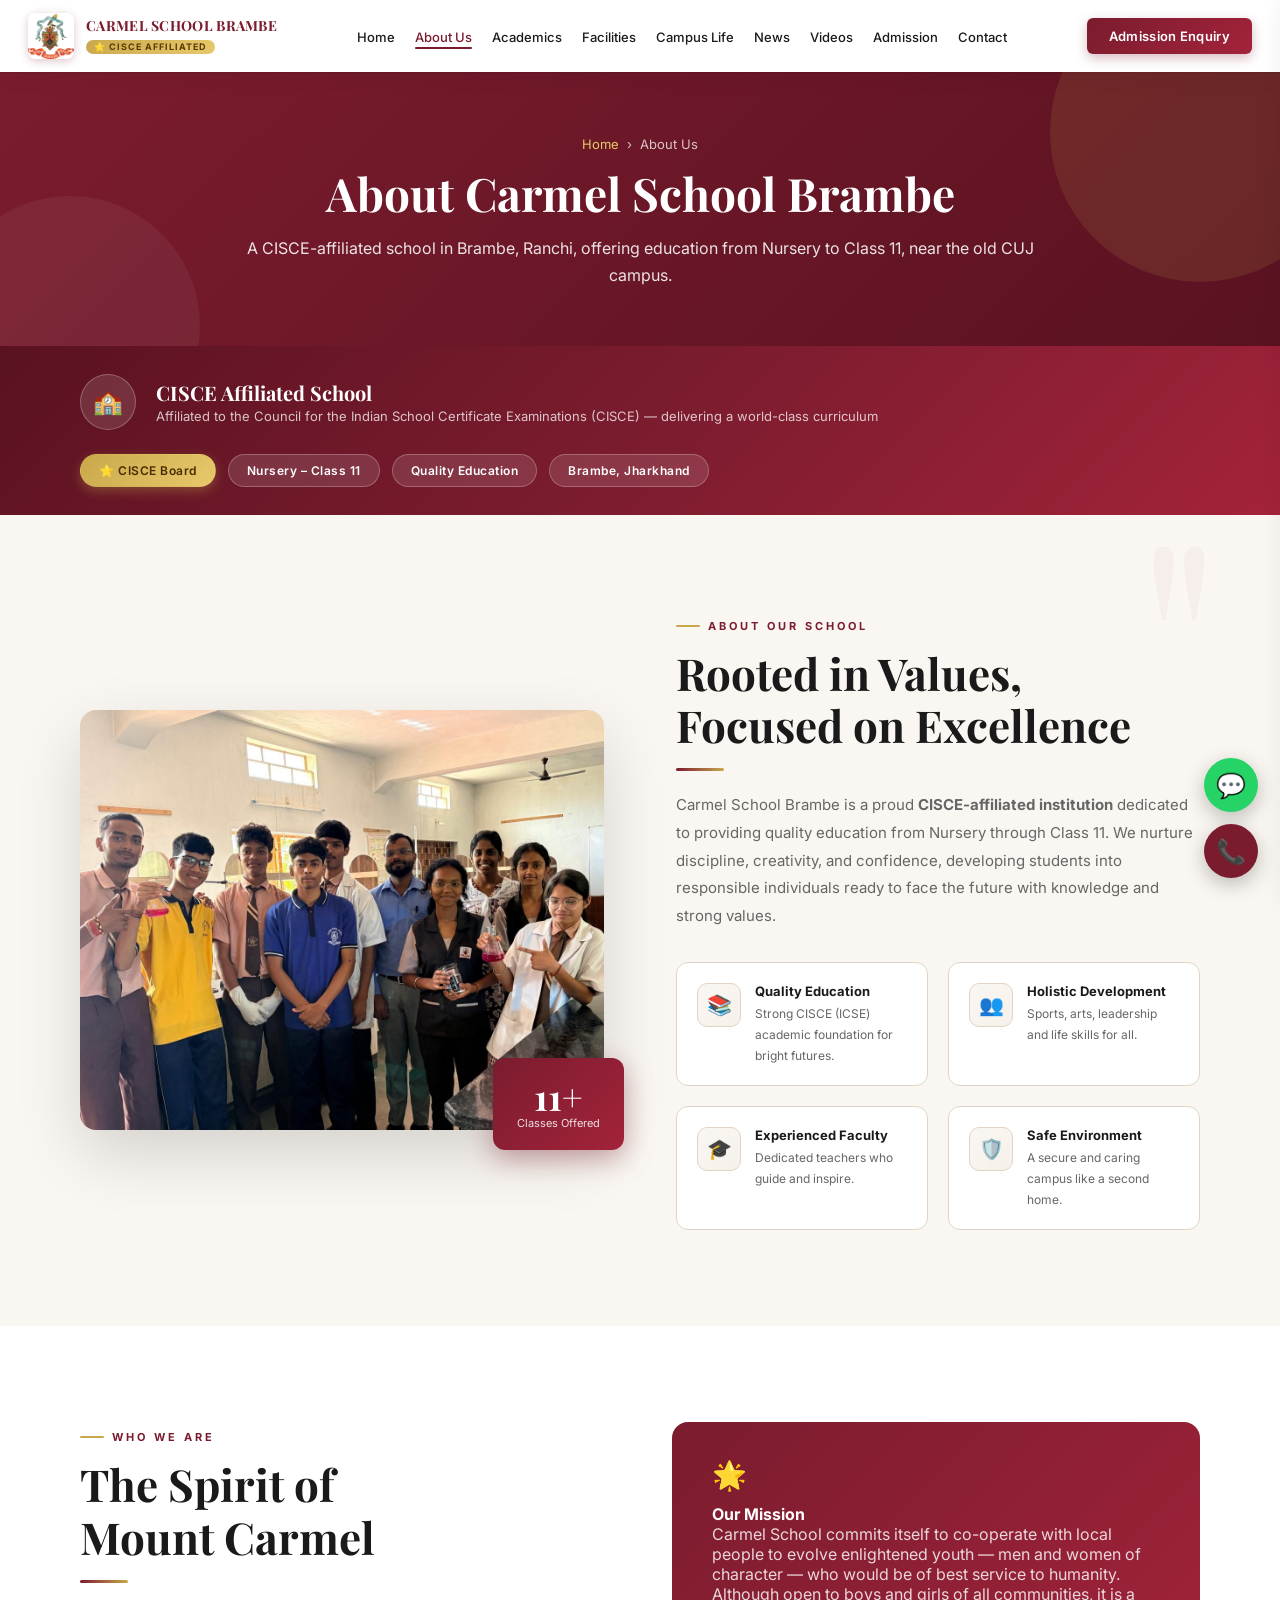
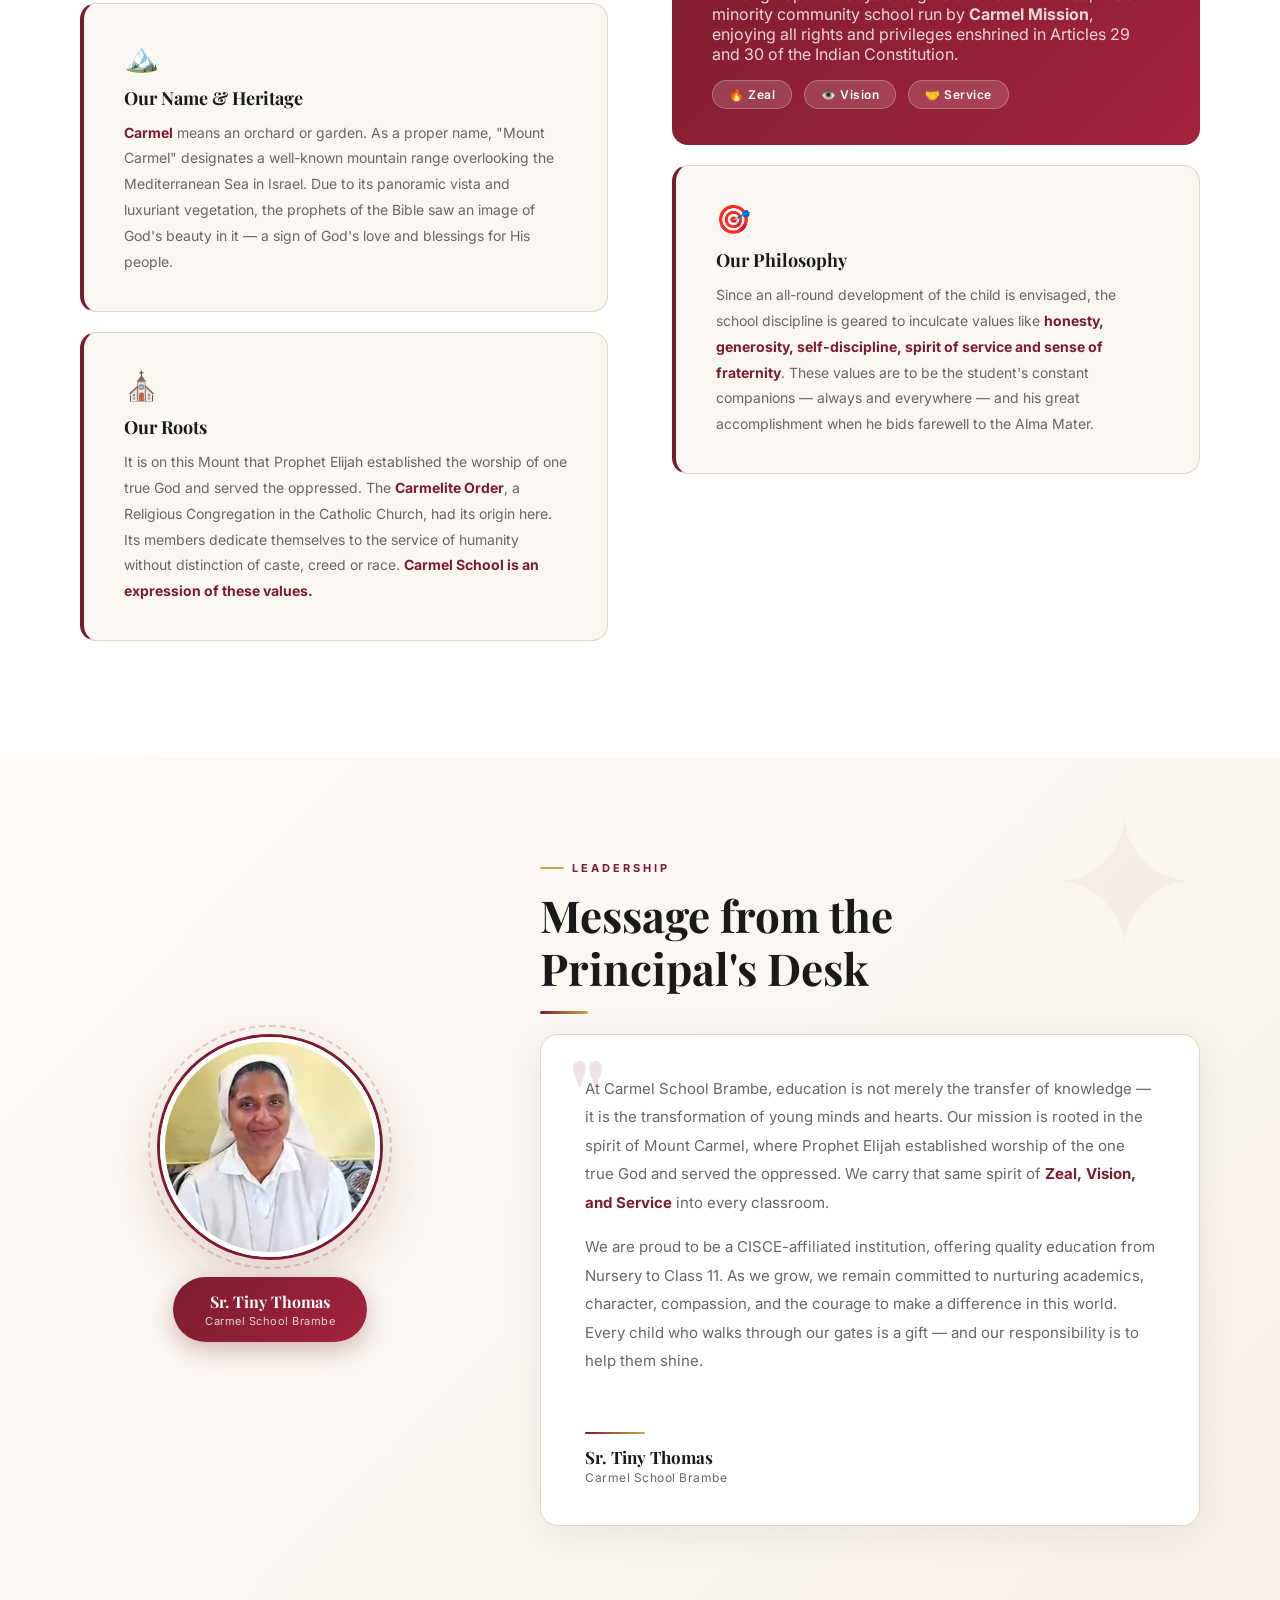
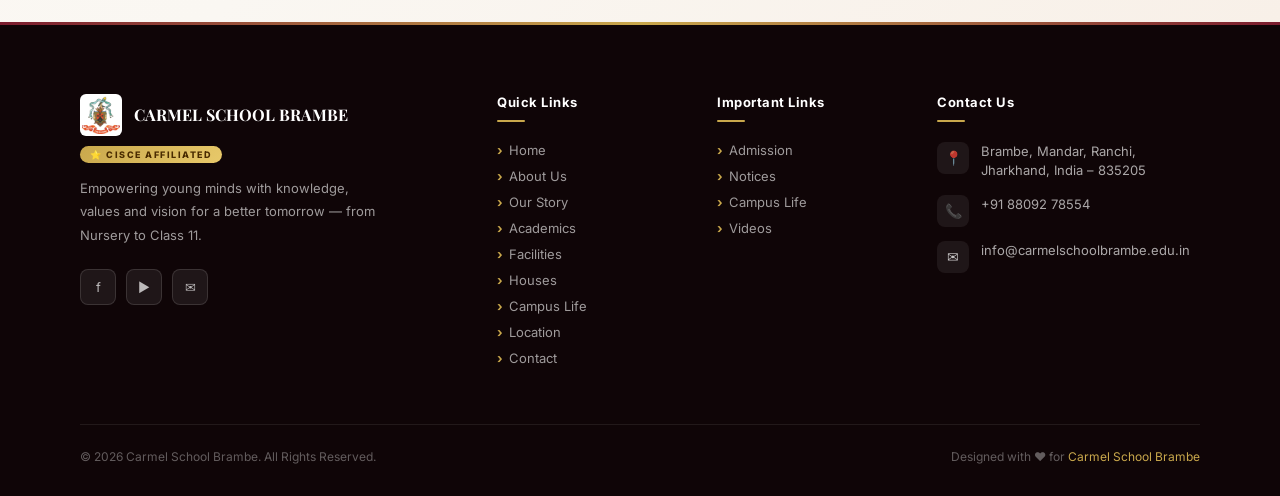
==== commit 32e68300: "Add files via upload" ====
--- a/about.html
+++ b/about.html
@@ -4,16 +4,16 @@
   <meta charset="UTF-8" />
   <meta name="viewport" content="width=device-width, initial-scale=1.0" />
   <meta name="robots" content="index, follow" />
-  <title>About Us – Carmel School Brambe | ICSE School in Ranchi, Jharkhand</title>
-  <meta name="description" content="Learn about Carmel School Brambe, an ICSE school near the CUJ campus in Ranchi, Jharkhand: our story, values, academics from Nursery to Class 11, and a message from the Principal." />
+  <title>About Us – Carmel School Brambe | CISCE (ICSE) School in Ranchi, Jharkhand</title>
+  <meta name="description" content="Learn about Carmel School Brambe, a CISCE-affiliated (ICSE) school near the old CUJ campus in Ranchi, Jharkhand: our story, values, academics from Nursery to Class 11, and a message from the Principal." />
   <link rel="canonical" href="https://pankajbhagat-bloom.github.io/Carmel-School-Brambe-website/about.html" />
   <link rel="icon" type="image/png" sizes="32x32" href="images/favicon-32.png" />
   <link rel="icon" type="image/png" sizes="48x48" href="images/favicon-48.png" />
   <link rel="icon" type="image/png" sizes="192x192" href="images/favicon-192.png" />
   <link rel="apple-touch-icon" href="images/favicon.png" />
   <meta property="og:type" content="website" />
-  <meta property="og:title" content="About Us – Carmel School Brambe | ICSE School in Ranchi, Jharkhand" />
-  <meta property="og:description" content="Learn about Carmel School Brambe, an ICSE school near the CUJ campus in Ranchi, Jharkhand: our story, values, academics from Nursery to Class 11, and a message from the Principal." />
+  <meta property="og:title" content="About Us – Carmel School Brambe | CISCE (ICSE) School in Ranchi, Jharkhand" />
+  <meta property="og:description" content="Learn about Carmel School Brambe, a CISCE-affiliated (ICSE) school near the old CUJ campus in Ranchi, Jharkhand: our story, values, academics from Nursery to Class 11, and a message from the Principal." />
   <meta property="og:url" content="https://pankajbhagat-bloom.github.io/Carmel-School-Brambe-website/about.html" />
   <meta property="og:image" content="https://pankajbhagat-bloom.github.io/Carmel-School-Brambe-website/images/nature-camp-group.jpg" />
   <meta property="og:locale" content="en_IN" />
@@ -43,14 +43,14 @@
     <div class="nav-logo-icon"><img src="images/img2.jpeg" width="400" height="400" alt="Carmel School Brambe official logo" /></div>
     <div class="nav-logo-text">
       <div class="school-name">CARMEL SCHOOL BRAMBE</div>
-      <div class="icse-pill-nav">⭐ ICSE Affiliated</div>
+      <div class="icse-pill-nav">⭐ CISCE Affiliated</div>
     </div>
   </a>
   <ul class="nav-links">
     <li><a href="index.html">Home</a></li>
     <li><a href="about.html" class="active" aria-current="page">About Us</a></li>
     <li><a href="index.html#academics">Academics</a></li>
-    <li><a href="index.html#facilities">Facilities</a></li>
+    <li><a href="facilities.html">Facilities</a></li>
     <li><a href="index.html#gallery">Campus Life</a></li>
     <li><a href="index.html#news">News</a></li>
     <li><a href="index.html#videos">Videos</a></li>
@@ -67,7 +67,7 @@
   <li><a href="index.html">Home</a></li>
   <li><a href="about.html" class="active">About Us</a></li>
   <li><a href="index.html#academics">Academics</a></li>
-  <li><a href="index.html#facilities">Facilities</a></li>
+  <li><a href="facilities.html">Facilities</a></li>
   <li><a href="index.html#gallery">Campus Life</a></li>
   <li><a href="index.html#news">News</a></li>
   <li><a href="index.html#videos">Videos</a></li>
@@ -81,7 +81,7 @@
   <div class="page-hero-inner">
     <div class="breadcrumb" role="navigation" aria-label="Breadcrumb"><a href="index.html">Home</a> &nbsp;›&nbsp; About Us</div>
     <h1>About Carmel School Brambe</h1>
-    <p>An ICSE-affiliated school in Brambe, Ranchi, offering education from Nursery to Class 11 near the CUJ campus.</p>
+    <p>A CISCE-affiliated school in Brambe, Ranchi, offering education from Nursery to Class 11, near the old CUJ campus.</p>
   </div>
 </section>
 <!-- ICSE BANNER -->
@@ -89,12 +89,12 @@
   <div class="icse-banner-left">
     <div class="icse-icon">🏫</div>
     <div>
-      <h3>ICSE Affiliated School</h3>
-      <p>Council for the Indian School Certificate Examinations — delivering world-class curriculum</p>
+      <h3>CISCE Affiliated School</h3>
+      <p>Affiliated to the Council for the Indian School Certificate Examinations (CISCE) — delivering a world-class curriculum</p>
     </div>
   </div>
   <div class="icse-badges">
-    <div class="icse-badge gold">⭐ ICSE Board</div>
+    <div class="icse-badge gold">⭐ CISCE Board</div>
     <div class="icse-badge">Nursery – Class 11</div>
     <div class="icse-badge">Quality Education</div>
     <div class="icse-badge">Brambe, Jharkhand</div>
@@ -117,13 +117,13 @@
       <div class="section-label">About Our School</div>
       <h2 class="section-title">Rooted in Values,<br>Focused on Excellence</h2>
       <div class="title-underline"></div>
-      <p>Carmel School Brambe is a proud <strong>ICSE-affiliated institution</strong> dedicated to providing quality education from Nursery through Class 11. We nurture discipline, creativity, and confidence, developing students into responsible individuals ready to face the future with knowledge and strong values.</p>
+      <p>Carmel School Brambe is a proud <strong>CISCE-affiliated institution</strong> dedicated to providing quality education from Nursery through Class 11. We nurture discipline, creativity, and confidence, developing students into responsible individuals ready to face the future with knowledge and strong values.</p>
       <div class="about-features">
         <div class="feature-item">
           <div class="feature-icon">📚</div>
           <div>
             <strong>Quality Education</strong>
-            <span>Strong ICSE academic foundation for bright futures.</span>
+            <span>Strong CISCE (ICSE) academic foundation for bright futures.</span>
           </div>
         </div>
         <div class="feature-item">
@@ -215,7 +215,7 @@
           At Carmel School Brambe, education is not merely the transfer of knowledge — it is the transformation of young minds and hearts. Our mission is rooted in the spirit of Mount Carmel, where Prophet Elijah established worship of the one true God and served the oppressed. We carry that same spirit of <strong>Zeal, Vision, and Service</strong> into every classroom.
         </p>
         <p class="message-text" style="margin-top:16px;">
-          We are proud to be an ICSE-affiliated institution, offering quality education from Nursery to Class 11. As we grow, we remain committed to nurturing academics, character, compassion, and the courage to make a difference in this world. Every child who walks through our gates is a gift — and our responsibility is to help them shine.
+          We are proud to be a CISCE-affiliated institution, offering quality education from Nursery to Class 11. As we grow, we remain committed to nurturing academics, character, compassion, and the courage to make a difference in this world. Every child who walks through our gates is a gift — and our responsibility is to help them shine.
         </p>
         <div class="message-sig">
           <div class="sig-line"></div>
@@ -238,11 +238,10 @@
         <img src="images/img2.jpeg" width="400" height="400" loading="lazy" alt="Carmel School Brambe logo" />
         <div class="school-name">CARMEL SCHOOL BRAMBE</div>
       </div>
-      <div class="icse-tag">⭐ ICSE AFFILIATED</div>
+      <div class="icse-tag">⭐ CISCE AFFILIATED</div>
       <p>Empowering young minds with knowledge, values and vision for a better tomorrow — from Nursery to Class 11.</p>
       <div class="social-links">
         <a class="social-link" href="https://www.facebook.com/carmelschoolbrambe" target="_blank" title="Facebook">f</a>
-        <a class="social-link" href="#" title="Instagram">ig</a>
         <a class="social-link" href="https://youtube.com/@carmelschoolbrambe8666" target="_blank" title="YouTube">▶</a>
         <a class="social-link" href="mailto:info@carmelschoolbrambe.edu.in" title="Email">✉</a>
       </div>
@@ -254,7 +253,7 @@
         <li><a href="about.html">About Us</a></li>
     <li><a href="index.html#school-info">Our Story</a></li>
         <li><a href="index.html#academics">Academics</a></li>
-        <li><a href="index.html#facilities">Facilities</a></li>
+        <li><a href="facilities.html">Facilities</a></li>
     <li><a href="index.html#houses">Houses</a></li>
     <li><a href="index.html#gallery">Campus Life</a></li>
         <li><a href="contact.html#location">Location</a></li>
@@ -265,9 +264,9 @@
       <h4>Important Links</h4>
       <ul>
         <li><a href="admission.html">Admission</a></li>
-        <li><a href="#">School Policies</a></li>
-        <li><a href="#">Downloads</a></li>
-        <li><a href="#">Careers</a></li>
+        <li><a href="notices.html">Notices</a></li>
+        <li><a href="index.html#gallery">Campus Life</a></li>
+        <li><a href="index.html#videos">Videos</a></li>
       </ul>
     </div>
     <div class="footer-col">
--- a/style.css
+++ b/style.css
@@ -930,5 +930,148 @@
     @media (max-width: 1440px) { nav { padding: 0 28px; } .nav-links { gap: 20px; } }
     @media (max-width: 1180px) { .nav-links { gap: 14px; } .nav-links a { font-size: 12.5px; } }
     /* decorative quote mark only belongs to the original About block */
-    #location::before, #facilities::before, #houses::before, #faq::before, #admission::before { display: none; }
+    #location::before, #facilities::before, #houses::before, #faq::before, #admission::before, #learning::before { display: none; }
     .contact-card a { word-break: normal; overflow-wrap: anywhere; }
+
+    /* ══ FACILITIES CARDS ══ */
+    .fac-grid { display: grid; grid-template-columns: repeat(3, 1fr); gap: 26px; }
+    .fac-card { background: var(--white); border: 1px solid var(--border); border-radius: 16px; overflow: hidden; box-shadow: 0 4px 18px rgba(0,0,0,0.05); display: flex; flex-direction: column; transition: transform .25s, box-shadow .25s; }
+    .fac-card:hover { transform: translateY(-5px); box-shadow: 0 14px 34px rgba(0,0,0,0.12); }
+    .fac-img { aspect-ratio: 4 / 3; overflow: hidden; background: var(--light-bg); }
+    .fac-img img { width: 100%; height: 100%; object-fit: cover; display: block; transition: transform .5s; }
+    .fac-card:hover .fac-img img { transform: scale(1.04); }
+    .fac-body { padding: 22px 24px 26px; }
+    .fac-icon { font-size: 24px; margin-bottom: 6px; }
+    .fac-body h3 { font-family: 'Playfair Display', serif; font-size: 21px; color: var(--text); margin-bottom: 8px; }
+    .fac-body > p { font-size: 14.5px; color: var(--text-light); line-height: 1.7; margin-bottom: 14px; }
+    .fac-body .fac-detail { color: #444; }
+    @media (max-width: 1000px) { .fac-grid { grid-template-columns: repeat(2, 1fr); } }
+    @media (max-width: 640px)  { .fac-grid { grid-template-columns: 1fr; } }
+
+    /* ══ BEYOND THE CLASSROOM ══ */
+    .outcome-grid { display: grid; grid-template-columns: repeat(4, 1fr); gap: 20px; margin-top: 44px; }
+    .outcome { background: var(--white); border: 1px solid var(--border); border-radius: 14px; padding: 26px 18px; text-align: center; }
+    .outcome .oc-icon { font-size: 30px; margin-bottom: 8px; }
+    .outcome h4 { font-family: 'Playfair Display', serif; font-size: 18px; color: var(--maroon); margin-bottom: 6px; }
+    .outcome p { font-size: 13.5px; color: var(--text-light); line-height: 1.65; }
+    @media (max-width: 900px) { .outcome-grid { grid-template-columns: repeat(2, 1fr); } }
+    @media (max-width: 520px) { .outcome-grid { grid-template-columns: 1fr; } }
+
+    /* ══ NOTICES ══ */
+    .notice-list { display: flex; flex-direction: column; gap: 22px; }
+    .notice-item { background: var(--white); border: 1px solid var(--border); border-left: 5px solid var(--maroon); border-radius: 12px; padding: 28px 30px; box-shadow: 0 4px 18px rgba(0,0,0,0.04); }
+    .notice-tag { display: inline-block; background: #fff8e6; color: #7a5c0a; border: 1px solid #f0dca0; font-size: 12px; font-weight: 700; letter-spacing: 1px; text-transform: uppercase; padding: 4px 12px; border-radius: 20px; margin-bottom: 12px; }
+    .notice-item h2 { font-family: 'Playfair Display', serif; font-size: 23px; line-height: 1.35; margin-bottom: 10px; color: var(--text); }
+    .notice-item p { font-size: 15px; color: #444; line-height: 1.75; margin-bottom: 18px; }
+    .notice-foot { margin-top: 28px; font-size: 14px; color: var(--text-light); text-align: center; line-height: 1.7; }
+    .notice-foot a { color: var(--maroon); font-weight: 600; text-decoration: none; }
+
+    /* ══ EXTRA FACILITIES + ACTIVITY PERIOD ══ */
+    .fac-mini-grid { display: grid; grid-template-columns: repeat(3, 1fr); gap: 20px; margin-top: 28px; }
+    .fac-mini { display: flex; gap: 16px; align-items: flex-start; background: var(--white); border: 1px solid var(--border); border-radius: 14px; padding: 22px; box-shadow: 0 4px 14px rgba(0,0,0,0.04); }
+    .fac-mini .fm-icon { flex-shrink: 0; width: 48px; height: 48px; border-radius: 12px; background: var(--light-bg); display: flex; align-items: center; justify-content: center; font-size: 24px; }
+    .fac-mini h4 { font-family: 'Playfair Display', serif; font-size: 18px; margin-bottom: 5px; color: var(--text); }
+    .fac-mini p { font-size: 14px; color: var(--text-light); line-height: 1.65; }
+    .act-wrap { display: grid; grid-template-columns: 1.05fr 0.95fr; gap: 48px; align-items: center; }
+    .act-text { text-align: left; }
+    .act-intro { font-size: 15.5px; color: var(--text-light); line-height: 1.8; margin-bottom: 22px; }
+    .act-chips { display: flex; flex-wrap: wrap; gap: 12px; margin-bottom: 24px; }
+    .act-chip { display: flex; align-items: center; gap: 10px; background: var(--cream); border: 1.5px solid var(--border); border-radius: 40px; padding: 10px 20px 10px 14px; font-weight: 600; font-size: 15px; color: var(--text); }
+    .act-chip span { font-size: 22px; }
+    .comp-note { display: flex; gap: 14px; align-items: flex-start; background: #fff8e6; border: 1px solid #f0dca0; border-left: 5px solid var(--gold); border-radius: 10px; padding: 16px 20px; }
+    .comp-note .cn-ic { font-size: 24px; line-height: 1.2; }
+    .comp-note p { font-size: 14.5px; color: #4a3b10; line-height: 1.65; }
+    .act-photo { position: relative; border-radius: 18px; overflow: hidden; box-shadow: 0 12px 36px rgba(0,0,0,0.14); }
+    .act-photo img { width: 100%; height: auto; display: block; }
+    .act-caption { position: absolute; left: 0; right: 0; bottom: 0; padding: 34px 20px 14px; background: linear-gradient(transparent, rgba(0,0,0,0.65)); color: #fff; font-size: 14px; font-weight: 600; }
+    #activities::before { display: none; }
+    @media (max-width: 900px) { .fac-mini-grid { grid-template-columns: 1fr; } .act-wrap { grid-template-columns: 1fr; gap: 30px; } }
+
+    /* ══════════════════════════════════════════════
+       HERO "Contact Us" button — restore original look
+       (a later .btn-outline rule had turned it dark maroon on the photo)
+       ══════════════════════════════════════════════ */
+    .hero-btns .btn-outline {
+      display: inline-block; border: 1.5px solid rgba(255,255,255,0.7); color: var(--white);
+      padding: 13px 28px; border-radius: 6px; text-decoration: none;
+      font-size: 14px; font-weight: 500; transition: all 0.2s;
+      backdrop-filter: blur(4px); background: rgba(255,255,255,0.08);
+    }
+    .hero-btns .btn-outline:hover { background: rgba(255,255,255,0.18); border-color: var(--white); color: var(--white); }
+
+    /* ══════════════════════════════════════════════
+       PHONE OPTIMISATION  (everything below only applies on small screens;
+       desktop layout is untouched)
+       ══════════════════════════════════════════════ */
+    html { -webkit-text-size-adjust: 100%; text-size-adjust: 100%; }
+    img, video, iframe { max-width: 100%; }
+
+    @media (max-width: 768px) {
+      /* ── header ── */
+      nav { padding: 0 14px; height: 64px; gap: 10px; }
+      .nav-logo { gap: 9px; min-width: 0; }
+      .nav-logo-icon { width: 40px; height: 40px; flex-shrink: 0; }
+      .nav-logo-text { min-width: 0; }
+      .nav-logo-text .school-name { font-size: 12.5px; line-height: 1.15; letter-spacing: 0.2px; }
+      .icse-pill-nav { font-size: 9px; padding: 2px 8px; white-space: nowrap; margin-top: 3px; }
+      .btn-enquiry { padding: 9px 14px; font-size: 12.5px; border-radius: 6px; line-height: 1.2; text-align: center; }
+      .nav-hamburger { flex-shrink: 0; width: 40px; height: 40px; }
+      .mobile-menu { height: 100vh; height: 100dvh; width: min(290px, 84vw); right: -100vw; }
+      .mobile-menu.active { right: 0; }
+      .mobile-menu li a { padding: 15px 24px; }
+      .mobile-menu li:nth-last-child(2) a { color: var(--maroon); }
+
+      /* ── hero ── */
+      .hero-btns { gap: 10px; }
+      .hero-btns .btn-primary, .hero-btns .btn-outline { padding: 13px 22px; }
+
+      /* ── about (was running off the right edge) ── */
+      .about-inner > *, .about-text, .about-image-wrap, .about-features { min-width: 0; }
+      .about-image-wrap { max-width: 100%; }
+      .about-image-badge { right: 8px; }
+      .about-text p { margin-bottom: 24px; }
+
+      /* ── cards & spacing ── */
+      .academic-card { padding: 24px 14px; }
+      .stat-item { padding: 30px 12px; }
+      .stat-num { font-size: 40px; }
+      .info-card { padding: 24px 22px; }
+      .message-card { padding: 24px 20px; }
+      .fac-body { padding: 18px 18px 22px; }
+      .fac-mini { padding: 18px; }
+      .house-card { padding: 24px 14px; }
+
+      /* ── gallery: bigger thumbnails (3 tiny columns → 2) ── */
+      .gallery-grid { grid-template-columns: repeat(2, 1fr); gap: 10px; }
+      .gallery-item:first-child { grid-column: span 2; grid-row: auto; aspect-ratio: 4 / 3; }
+
+      /* ── floating buttons: smaller, tucked into the corner ── */
+      .floating-contact { right: 10px; bottom: 12px; gap: 10px; }
+      .float-btn { width: 44px; height: 44px; font-size: 18px; }
+    }
+
+    @media (max-width: 480px) {
+      .about-features { grid-template-columns: 1fr; gap: 14px; }
+      .btn-enquiry { display: none; }          /* Admission stays one tap away: menu, hero banner, call/WhatsApp buttons */
+      nav { padding: 0 14px; }
+      .hero-content { padding: 0 20px; }
+      .hero-btns .btn-primary, .hero-btns .btn-outline { flex: 1 1 140px; text-align: center; }
+      .academics-grid { gap: 12px; }
+      .section-title { font-size: 28px; line-height: 1.25; }
+      .adm-cta { padding: 40px 18px; }
+      .adm-cta-actions { width: 100%; }
+      .adm-cta-actions a { flex: 1 1 100%; text-align: center; }
+      .notice-item { padding: 22px 18px; }
+      .contact-card { padding: 22px 16px; }
+      .app-banner-left, .app-banner-right { min-width: 0; max-width: 100%; }
+      .app-features { flex-wrap: wrap; gap: 8px 16px; }
+    }
+
+    @media (max-width: 360px) {
+      .nav-logo-text .school-name { font-size: 11.5px; }
+      .stat-num { font-size: 34px; }
+      .academics-grid { grid-template-columns: 1fr; }
+      .house-grid { gap: 12px; }
+    }
+
+    @media (max-width: 768px) { .hero-scroll-hint { display: none; } }
